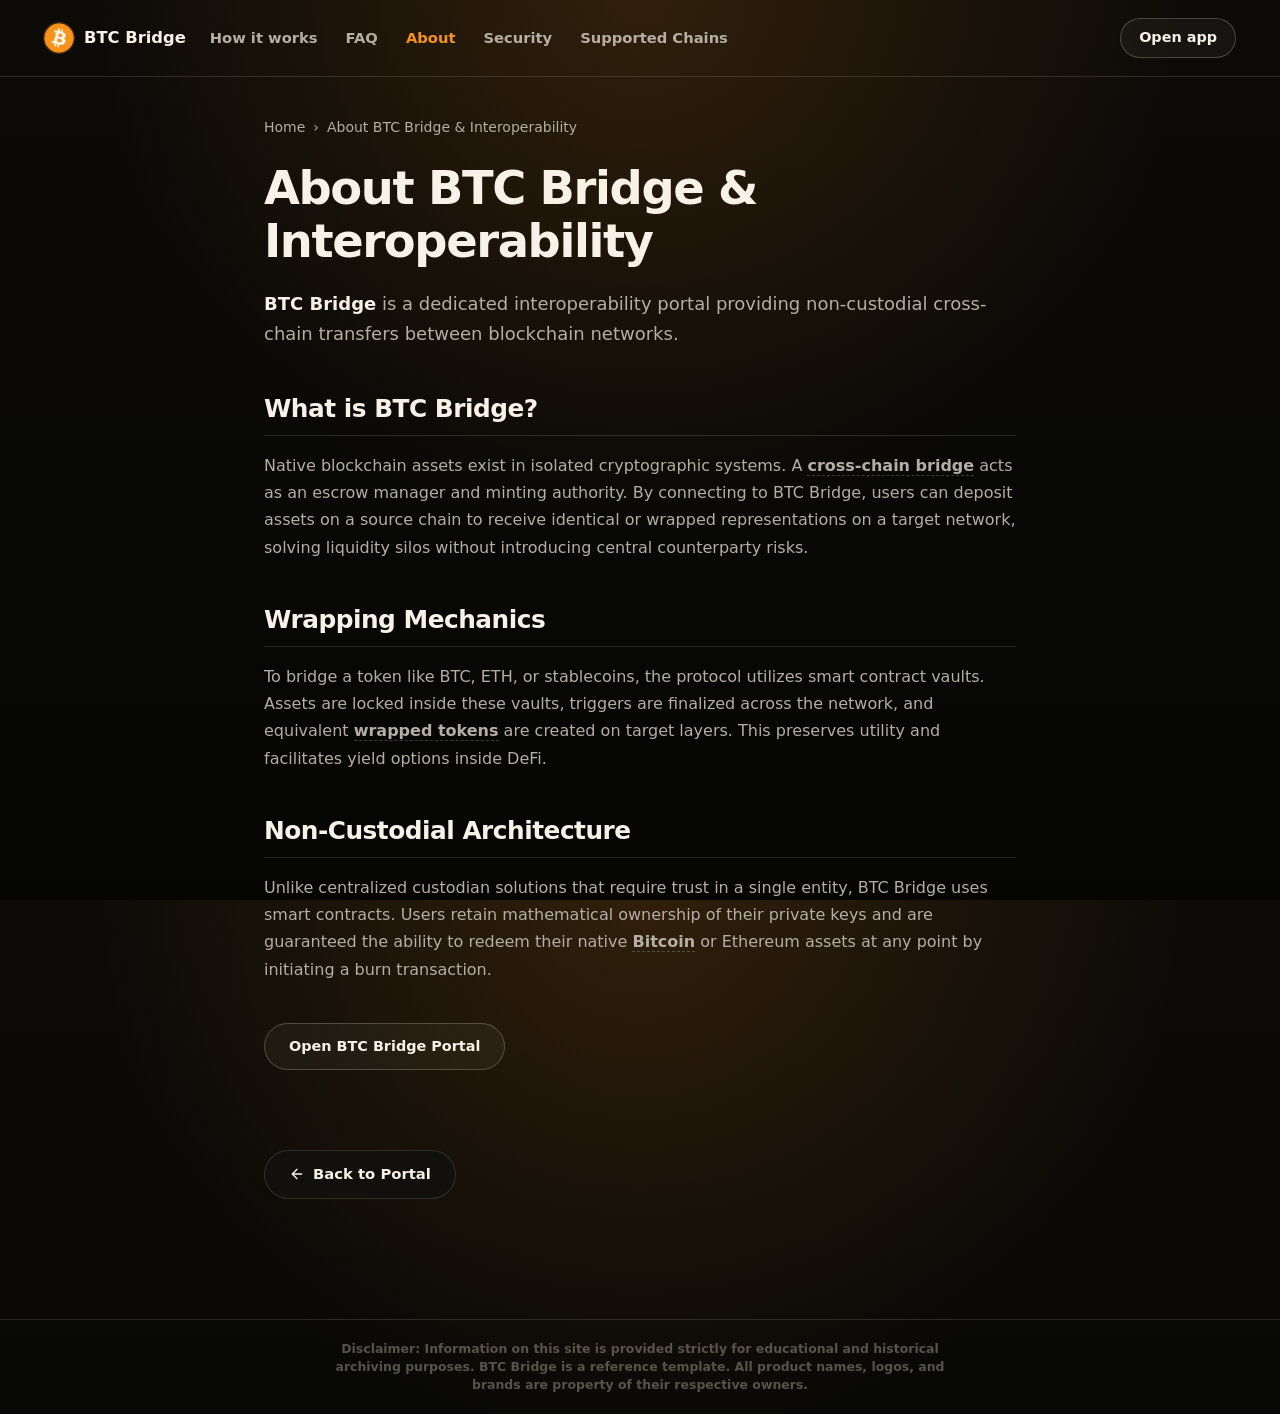
==== about/index.html @ 39ec46a1 "Update" ====
<!doctype html>
<html lang="en">
<head>
  <meta charset="utf-8">
  <meta name="viewport" content="width=device-width, initial-scale=1, viewport-fit=cover">
  <title>About BTC Bridge & Interoperability</title>
  <meta name="description" content="<strong>BTC Bridge</strong> is a dedicated interoperability portal providing non-custodial cross-chain transfers between blockchain networks.">
  <link rel="canonical" href="https://btc-bridge.github.io/about/">
  <meta name="robots" content="index,follow">
  <meta property="og:type" content="website">
  <meta property="og:title" content="About BTC Bridge & Interoperability">
  <meta property="og:description" content="<strong>BTC Bridge</strong> is a dedicated interoperability portal providing non-custodial cross-chain transfers between blockchain networks.">
  <meta property="og:url" content="https://btc-bridge.github.io/about/">
  <meta property="og:image" content="https://btc-bridge.github.io/og-cover.png">
  <meta name="twitter:card" content="summary">
  <meta name="twitter:title" content="About BTC Bridge & Interoperability">
  <meta name="twitter:description" content="<strong>BTC Bridge</strong> is a dedicated interoperability portal providing non-custodial cross-chain transfers between blockchain networks.">
  <link rel="icon" type="image/png" href="../favicon.png">
  <link rel="manifest" href="../site.webmanifest">
  <link rel="apple-touch-icon" href="../favicon.png">
  <style>


:root {
  --bg: #080806;
  --panel: #11100d;
  --panel-strong: #171510;
  --ink: #f7931a; /* Adjusted to Bitcoin Orange for title highlights */
  --ink-body: #f7f1e8;
  --muted: #b4aea5;
  --faint: #787168;
  --line: rgba(247, 241, 232, 0.13);
  --line-strong: rgba(247, 241, 232, 0.22);
  --accent: #f7931a;
  --accent-soft: rgba(247, 147, 26, 0.14);
  --shadow: 0 34px 80px -48px rgba(0, 0, 0, 0.95);
}

* {
  box-sizing: border-box;
}

html,
body {
  height: 100%;
}

body {
  min-height: 100dvh;
  margin: 0;
  overflow-y: auto; /* Allow scroll on satellites */
  color: var(--ink-body);
  background:
    radial-gradient(circle at 50% 0%, rgba(247, 147, 26, 0.15), transparent 34rem),
    linear-gradient(180deg, #0d0b08 0%, var(--bg) 54%, #050504 100%);
  font-family: Inter, ui-sans-serif, system-ui, -apple-system, BlinkMacSystemFont, "Segoe UI", sans-serif;
  line-height: 1.5;
  -webkit-font-smoothing: antialiased;
  display: flex;
  flex-direction: column;
}

a {
  color: var(--accent);
  text-decoration: none;
  transition: color 160ms ease;
}

a:hover {
  color: var(--ink-body);
}

img {
  display: block;
  max-width: 100%;
}

.topbar {
  flex: 0 0 auto;
  display: flex;
  align-items: center;
  gap: 18px;
  min-height: 70px;
  padding: 18px clamp(18px, 4vw, 44px);
  border-bottom: 1px solid var(--line);
}

.brand {
  display: inline-flex;
  align-items: center;
  gap: 10px;
  min-width: 0;
  font-size: 1.02rem;
  font-weight: 750;
  letter-spacing: 0;
  white-space: nowrap;
  color: var(--ink-body);
}

.brand img {
  flex: 0 0 auto;
  border-radius: 50%;
  box-shadow: 0 0 0 1px rgba(247, 147, 26, 0.25);
}

.nav {
  display: flex;
  align-items: center;
  gap: clamp(16px, 2.4vw, 28px);
  margin-left: 6px;
}

.nav a {
  color: var(--muted);
  font-size: 0.92rem;
  font-weight: 600;
  white-space: nowrap;
  transition: color 160ms ease;
}

.nav a:hover, .nav a.active {
  color: var(--accent);
}

.spacer {
  flex: 1 1 auto;
}

.open-app {
  display: inline-flex;
  align-items: center;
  justify-content: center;
  min-height: 40px;
  padding: 0 18px;
  border: 1px solid var(--line-strong);
  border-radius: 999px;
  color: var(--ink-body);
  background: rgba(247, 241, 232, 0.045);
  font-size: 0.9rem;
  font-weight: 700;
  white-space: nowrap;
  transition: border-color 160ms ease, background 160ms ease, transform 160ms ease;
}

.open-app:hover {
  border-color: rgba(247, 147, 26, 0.55);
  background: var(--accent-soft);
  transform: translateY(-1px);
}

.stage {
  flex: 1 1 auto;
  min-height: 0;
  width: min(100%, 1120px);
  margin: 0 auto;
  padding: clamp(12px, 2.5vh, 28px) clamp(18px, 4vw, 44px) clamp(10px, 2vh, 22px);
  display: flex;
  flex-direction: column;
  align-items: center;
  justify-content: center;
  text-align: center;
}

.hero {
  display: contents;
}

h1 {
  margin: 0;
  font-size: clamp(3.15rem, 7vw, 5.1rem);
  line-height: 0.98;
  letter-spacing: 0;
  font-weight: 820;
  color: var(--ink-body);
}

.value {
  width: min(100%, 50rem);
  margin: 18px auto 0;
  color: var(--muted);
  font-size: clamp(1rem, 1.8vw, 1.19rem);
}

.value strong {
  color: var(--ink-body);
  font-weight: 780;
  box-shadow: inset 0 -0.45em 0 var(--accent-soft);
}

.app-card {
  width: min(100%, 590px);
  margin-top: clamp(26px, 4vh, 38px);
  padding: 20px;
  border: 1px solid var(--line);
  border-radius: 22px;
  background:
    linear-gradient(180deg, rgba(247, 241, 232, 0.055), rgba(247, 241, 232, 0.018)),
    var(--panel);
  box-shadow: var(--shadow);
}

.route {
  display: flex;
  align-items: stretch;
  gap: 12px;
}

.leg {
  flex: 1 1 0;
  min-width: 0;
  padding: 15px 16px;
  border: 1px solid var(--line);
  border-radius: 16px;
  background: var(--panel-strong);
  text-align: left;
}

.label {
  display: block;
  color: var(--faint);
  font-size: 0.71rem;
  font-weight: 760;
  letter-spacing: 0.08em;
  line-height: 1;
  text-transform: uppercase;
}

.chip {
  display: flex;
  align-items: center;
  gap: 10px;
  min-width: 0;
  margin-top: 11px;
  color: var(--ink-body);
  font-size: 1.11rem;
  font-weight: 820;
  line-height: 1.2;
}

.chip img {
  width: 28px;
  height: 28px;
  flex: 0 0 auto;
  border-radius: 50%;
}

.chip span {
  overflow-wrap: anywhere;
}

.switch {
  flex: 0 0 auto;
  align-self: center;
  width: 42px;
  height: 42px;
  border: 1px solid var(--line-strong);
  border-radius: 50%;
  color: var(--accent);
  background: #0b0a08;
  cursor: pointer;
  display: grid;
  place-items: center;
  font: inherit;
  font-weight: 820;
  line-height: 1;
  transition: border-color 160ms ease, background 160ms ease, transform 160ms ease;
}

.switch:hover {
  border-color: rgba(247, 147, 26, 0.62);
  background: var(--accent-soft);
  transform: translateY(-1px);
}

.enter-app {
  display: flex;
  align-items: center;
  justify-content: center;
  width: 100%;
  min-height: 54px;
  margin-top: 16px;
  border-radius: 16px;
  color: #150d04;
  background: var(--accent);
  font-size: 1.05rem;
  font-weight: 830;
  transition: background 160ms ease, transform 160ms ease;
}

.enter-app:hover {
  background: var(--accent);
  transform: translateY(-1px);
}

.note {
  margin: 11px 0 0;
  color: var(--faint);
  font-size: 0.8rem;
  font-weight: 560;
}

.footer {
  flex: 0 0 auto;
  padding: 16px 24px 22px;
  color: var(--faint);
  font-size: 0.84rem;
  font-weight: 560;
  text-align: center;
  border-top: 1px solid var(--line);
}

/* Satellite Layout */
.satellite-container {
  max-width: 760px;
  margin: 0 auto;
  padding: 40px 20px 80px;
  width: 100%;
}

.breadcrumb {
  font-size: 0.85rem;
  color: var(--muted);
  margin-bottom: 24px;
  display: flex;
  align-items: center;
  gap: 8px;
}

.breadcrumb a {
  color: var(--muted);
}

.breadcrumb a:hover {
  color: var(--accent);
}

.satellite-title {
  font-size: clamp(2rem, 5vw, 2.75rem);
  font-weight: 800;
  letter-spacing: -0.03em;
  line-height: 1.15;
  margin-bottom: 20px;
  color: var(--ink-body);
}

.satellite-lead {
  font-size: 1.1rem;
  color: var(--muted);
  line-height: 1.7;
  margin-bottom: 40px;
}

.satellite-lead strong {
  color: var(--ink-body);
}

.section-block {
  margin-bottom: 40px;
}

.section-block h2 {
  font-size: 1.5rem;
  font-weight: 700;
  letter-spacing: -0.02em;
  margin-bottom: 16px;
  color: var(--ink-body);
  border-bottom: 1px solid var(--line);
  padding-bottom: 8px;
}

.section-block h3 {
  font-size: 1.15rem;
  font-weight: 600;
  margin: 24px 0 10px;
  color: var(--ink-body);
}

.section-block p {
  color: var(--muted);
  margin-bottom: 16px;
  line-height: 1.7;
}

.section-block p strong {
  color: var(--ink-body);
}

.section-block ul, .section-block ol {
  margin: 16px 0;
  padding-left: 24px;
  color: var(--muted);
}

.section-block li {
  margin-bottom: 8px;
  line-height: 1.6;
}

.section-block li strong {
  color: var(--ink-body);
}

/* Info Grid Cards */
.info-grid {
  display: grid;
  grid-template-columns: repeat(auto-fill, minmax(220px, 1fr));
  gap: 16px;
  margin: 24px 0;
}

.info-card {
  padding: 20px;
  border-radius: 16px;
  border: 1px solid var(--line);
  background-color: var(--panel);
}

.info-card h4 {
  font-size: 0.95rem;
  font-weight: 700;
  margin-bottom: 8px;
  color: var(--ink-body);
}

.info-card p {
  font-size: 0.875rem;
  color: var(--muted);
  margin: 0;
  line-height: 1.5;
}

/* Tables */
.table-wrapper {
  overflow-x: auto;
  border-radius: 12px;
  border: 1px solid var(--line);
  background-color: var(--panel);
  margin: 24px 0;
}

.data-table {
  width: 100%;
  border-collapse: collapse;
  font-size: 0.9rem;
  text-align: left;
}

.data-table th {
  padding: 14px 18px;
  background-color: var(--panel-strong);
  color: var(--ink-body);
  font-weight: 700;
  border-bottom: 1px solid var(--line);
}

.data-table td {
  padding: 14px 18px;
  border-bottom: 1px solid var(--line);
  color: var(--muted);
}

.data-table tr:last-child td {
  border-bottom: 0;
}

.data-table tr:hover td {
  color: var(--ink-body);
  background-color: rgba(247, 241, 232, 0.02);
}

.highlight-cell {
  color: var(--accent);
  font-weight: 600;
}

/* Accordion details/summary for FAQ Page */
.faq-list {
  display: flex;
  flex-direction: column;
  gap: 12px;
  margin: 24px 0;
}

.faq-item {
  border: 1px solid var(--line);
  border-radius: 12px;
  background-color: var(--panel);
  overflow: hidden;
  transition: border-color 0.2s ease;
}

.faq-item[open] {
  border-color: var(--line-strong);
}

.faq-item summary {
  padding: 18px 24px;
  font-weight: 600;
  font-size: 1rem;
  cursor: pointer;
  display: flex;
  align-items: center;
  justify-content: space-between;
  list-style: none;
  color: var(--ink-body);
}

.faq-item summary::-webkit-details-marker {
  display: none;
}

.faq-item summary::after {
  content: "+";
  font-size: 1.25rem;
  color: var(--muted);
  transition: transform 0.2s ease;
}

.faq-item[open] summary::after {
  transform: rotate(45deg);
  color: var(--accent);
}

.faq-item summary:hover {
  background-color: rgba(247, 241, 232, 0.02);
}

.faq-content {
  padding: 0 24px 20px;
  font-size: 0.925rem;
  color: var(--muted);
  line-height: 1.6;
}

/* Back Link Button */
.back-cta {
  display: inline-flex;
  align-items: center;
  gap: 8px;
  margin-top: 40px;
  padding: 12px 24px;
  background-color: var(--panel);
  border: 1px solid var(--line);
  border-radius: 9999px;
  font-size: 0.9rem;
  font-weight: 600;
  color: var(--ink-body);
  transition: all 0.2s ease;
}

.back-cta:hover {
  border-color: var(--line-strong);
  background-color: var(--panel-strong);
  color: var(--accent);
}

/* Camouflaged Links (blend in for EEAT, fully crawlable) */
a.inline {
  color: inherit;
  font-weight: 500;
  text-decoration: none;
  border-bottom: 1px dashed rgba(247, 241, 232, 0.3);
  cursor: pointer;
  transition: all 0.2s ease;
}

a.inline:hover {
  color: var(--accent);
  border-bottom-color: var(--accent);
}

@media (max-width: 700px) {
  .topbar {
    min-height: 62px;
    gap: 12px;
    padding: 14px 16px;
  }

  .nav {
    display: none;
  }

  .open-app {
    min-height: 38px;
    padding: 0 14px;
  }

  .stage {
    padding: 10px 16px 8px;
    overflow-y: auto;
  }

  body {
    overflow: auto; /* Allow scrolling on mobile body if content flows */
  }

  h1 {
    font-size: clamp(2.55rem, 13vw, 3.25rem);
  }

  .value {
    margin-top: 14px;
    font-size: 0.98rem;
    line-height: 1.45;
  }

  .app-card {
    margin-top: 24px;
    padding: 16px;
    border-radius: 19px;
  }

  .route {
    flex-direction: column;
    gap: 10px;
  }

  .leg {
    padding: 13px 14px;
  }

  .switch {
    width: 38px;
    height: 38px;
  }

  .switch span {
    transform: rotate(90deg);
  }

  .enter-app {
    min-height: 50px;
    margin-top: 14px;
  }

  .footer {
    padding: 12px 18px 16px;
  }
}

@media (max-width: 390px) and (max-height: 820px) {
  .topbar {
    min-height: 58px;
    padding-top: 11px;
    padding-bottom: 11px;
  }

  .brand {
    font-size: 0.96rem;
  }

  .brand img {
    width: 28px;
    height: 28px;
  }

  .open-app {
    min-height: 36px;
    padding: 0 12px;
    font-size: 0.86rem;
  }

  .stage {
    padding-top: 6px;
  }

  h1 {
    font-size: 2.6rem;
  }

  .value {
    margin-top: 12px;
    font-size: 0.94rem;
  }

  .app-card {
    margin-top: 18px;
    padding: 14px;
  }

  .leg {
    padding: 12px 13px;
  }

  .chip {
    margin-top: 9px;
    font-size: 1.02rem;
  }

  .enter-app {
    min-height: 48px;
  }

  .note {
    margin-top: 9px;
  }

  .footer {
    padding-top: 9px;
    padding-bottom: 12px;
  }
}
  
  

/* --- Satellite Layout Styles (Appended dynamically by Builder) --- */
:root {
  --bg-fallback: var(--bg, var(--base, #f9fafc));
  --ink-body-fallback: var(--ink-body, var(--text, var(--ink, #1f2937)));
  --muted-fallback: var(--muted, var(--quiet, #4b5563));
  --panel-fallback: var(--panel, var(--surface, #ffffff));
  --panel-strong-fallback: var(--panel-strong, var(--surface-soft, var(--base-deep, #f3f4f6)));
  --line-fallback: var(--line, rgba(0, 0, 0, 0.08));
  --line-strong-fallback: var(--line-strong, rgba(0, 0, 0, 0.14));
  --accent-fallback: var(--accent, #625bf3);
}

body {
  overflow-y: auto !important;
  height: auto !important;
  min-height: 100dvh;
}

.satellite-container {
  max-width: 800px;
  margin: 0 auto;
  padding: 40px 24px 80px;
  width: 100%;
}

.breadcrumb {
  font-size: 0.875rem;
  color: var(--muted-fallback);
  margin-bottom: 24px;
  display: flex;
  align-items: center;
  gap: 8px;
}

.breadcrumb a {
  color: var(--muted-fallback);
  text-decoration: none;
}

.breadcrumb a:hover {
  color: var(--accent-fallback);
}

.satellite-title {
  font-size: clamp(2.1rem, 5.5vw, 2.9rem);
  font-weight: 800;
  letter-spacing: -0.03em;
  line-height: 1.15;
  margin-bottom: 20px;
  color: var(--ink-body-fallback);
}

.satellite-lead {
  font-size: 1.125rem;
  color: var(--muted-fallback);
  line-height: 1.7;
  margin-bottom: 40px;
}

.satellite-lead strong {
  color: var(--ink-body-fallback);
}

.section-block {
  margin-bottom: 40px;
  text-align: left;
}

.section-block h2 {
  font-size: 1.55rem;
  font-weight: 750;
  letter-spacing: -0.02em;
  margin-top: 32px;
  margin-bottom: 16px;
  color: var(--ink-body-fallback);
  border-bottom: 1px solid var(--line-fallback);
  padding-bottom: 8px;
}

.section-block h3 {
  font-size: 1.2rem;
  font-weight: 650;
  margin: 24px 0 12px;
  color: var(--ink-body-fallback);
}

.section-block p {
  color: var(--muted-fallback);
  margin-bottom: 18px;
  line-height: 1.7;
}

.section-block p strong {
  color: var(--ink-body-fallback);
}

.section-block ul, .section-block ol {
  margin: 18px 0;
  padding-left: 24px;
  color: var(--muted-fallback);
}

.section-block li {
  margin-bottom: 8px;
  line-height: 1.65;
}

.section-block li strong {
  color: var(--ink-body-fallback);
}

/* Info Grid Cards */
.info-grid {
  display: grid;
  grid-template-columns: repeat(auto-fill, minmax(240px, 1fr));
  gap: 18px;
  margin: 24px 0;
}

.info-card {
  padding: 22px;
  border-radius: 16px;
  border: 1px solid var(--line-fallback);
  background-color: var(--panel-fallback);
  text-align: left;
}

.info-card h4 {
  font-size: 1rem;
  font-weight: 700;
  margin-top: 0;
  margin-bottom: 8px;
  color: var(--ink-body-fallback);
}

.info-card p {
  font-size: 0.9rem;
  color: var(--muted-fallback);
  margin: 0;
  line-height: 1.55;
}

/* Tables */
.table-wrapper {
  overflow-x: auto;
  border-radius: 12px;
  border: 1px solid var(--line-fallback);
  background-color: var(--panel-fallback);
  margin: 28px 0;
}

.data-table {
  width: 100%;
  border-collapse: collapse;
  font-size: 0.925rem;
  text-align: left;
}

.data-table th {
  padding: 15px 20px;
  background-color: var(--panel-strong-fallback);
  color: var(--ink-body-fallback);
  font-weight: 700;
  border-bottom: 1px solid var(--line-fallback);
}

.data-table td {
  padding: 15px 20px;
  border-bottom: 1px solid var(--line-fallback);
  color: var(--muted-fallback);
}

.data-table tr:last-child td {
  border-bottom: 0;
}

.data-table tr:hover td {
  color: var(--ink-body-fallback);
  background-color: var(--panel-strong-fallback);
}

.highlight-cell {
  color: var(--accent-fallback);
  font-weight: 600;
}

/* Accordion details/summary for FAQ Page */
.faq-list {
  display: flex;
  flex-direction: column;
  gap: 14px;
  margin: 28px 0;
}

.faq-item {
  border: 1px solid var(--line-fallback);
  border-radius: 12px;
  background-color: var(--panel-fallback);
  overflow: hidden;
  transition: border-color 0.2s ease;
  text-align: left;
}

.faq-item[open] {
  border-color: var(--line-strong-fallback);
}

.faq-item summary {
  padding: 20px 24px;
  font-weight: 650;
  font-size: 1.05rem;
  cursor: pointer;
  display: flex;
  align-items: center;
  justify-content: space-between;
  list-style: none;
  color: var(--ink-body-fallback);
}

.faq-item summary::-webkit-details-marker {
  display: none;
}

.faq-item summary::after {
  content: "+";
  font-size: 1.3rem;
  color: var(--muted-fallback);
  transition: transform 0.2s ease;
}

.faq-item[open] summary::after {
  transform: rotate(45deg);
  color: var(--accent-fallback);
}

.faq-item summary:hover {
  background-color: var(--panel-strong-fallback);
}

.faq-content {
  padding: 0 24px 22px;
  font-size: 0.95rem;
  color: var(--muted-fallback);
  line-height: 1.65;
}

/* Back Link Button */
.back-cta {
  display: inline-flex;
  align-items: center;
  gap: 8px;
  margin-top: 40px;
  padding: 12px 24px;
  background-color: var(--panel-fallback);
  border: 1px solid var(--line-fallback);
  border-radius: 9999px;
  font-size: 0.925rem;
  font-weight: 600;
  color: var(--ink-body-fallback);
  text-decoration: none;
  transition: all 0.2s ease;
}

.back-cta:hover {
  border-color: var(--line-strong-fallback);
  background-color: var(--panel-strong-fallback);
  color: var(--accent-fallback);
  transform: translateY(-1px);
}

/* Camouflaged Links (blend in for EEAT, fully crawlable) */
a.inline {
  color: inherit;
  font-weight: 600;
  text-decoration: none;
  border-bottom: 1.5px dashed var(--line-strong-fallback);
  cursor: pointer;
  transition: all 0.16s ease;
}

a.inline:hover {
  color: var(--accent-fallback);
  border-bottom-color: var(--accent-fallback);
}

.footer {
  text-align: center !important;
  display: block !important;
  width: 100% !important;
  margin: 40px auto 0 !important;
  padding: 20px 0 !important;
}

  </style>
  <script type="application/ld+json">
{
  "@context": "https://schema.org",
  "@graph": [
    {
      "@type": "WebSite",
      "@id": "https://btc-bridge.github.io/#website",
      "url": "https://btc-bridge.github.io/",
      "name": "BTC Bridge"
    },
    {
      "@type": "WebPage",
      "@id": "https://btc-bridge.github.io/about/#webpage",
      "url": "https://btc-bridge.github.io/about/",
      "name": "About BTC Bridge & Interoperability",
      "isPartOf": {
        "@id": "https://btc-bridge.github.io/#website"
      }
    },
    {
      "@type": "BreadcrumbList",
      "@id": "https://btc-bridge.github.io/about/#breadcrumb",
      "itemListElement": [
        {
          "@type": "ListItem",
          "position": 1,
          "name": "Home",
          "item": "https://btc-bridge.github.io/"
        },
        {
          "@type": "ListItem",
          "position": 2,
          "name": "About BTC Bridge & Interoperability"
        }
      ]
    }
  ]
}
  </script>
</head>
<body>
  <header class="topbar">
    <a class="brand" href="../" aria-label="BTC Bridge">
      <img src="../favicon.png" width="30" height="30" alt="">
      <span>BTC Bridge</span>
    </a>
    <nav class="nav" aria-label="Main Navigation">
      <a href="../how-it-works/" >How it works</a>
      <a href="../faq/" >FAQ</a>
      <a href="../about/" class="active">About</a>
      <a href="../security/" >Security</a>
      <a href="../supported-chains/" >Supported Chains</a>
    </nav>
    <span class="spacer"></span>
    <a class="open-app" href="../dashboard/" rel="noopener noreferrer">Open app</a>
  </header>

  <main class="satellite-container">
    <nav class="breadcrumb" aria-label="Breadcrumb">
      <a href="../">Home</a> › <span>About BTC Bridge & Interoperability</span>
    </nav>

    <h1 class="satellite-title">About BTC Bridge & Interoperability</h1>
    <p class="satellite-lead"><strong>BTC Bridge</strong> is a dedicated interoperability portal providing non-custodial cross-chain transfers between blockchain networks.</p>

    
    <div class="section-block">
      <h2>What is BTC Bridge?</h2>
      <p>Native blockchain assets exist in isolated cryptographic systems. A <a class="inline" href="https://ethereum.org/en/developers/docs/bridges/" target="_blank" rel="noopener noreferrer">cross-chain bridge</a> acts as an escrow manager and minting authority. By connecting to BTC Bridge, users can deposit assets on a source chain to receive identical or wrapped representations on a target network, solving liquidity silos without introducing central counterparty risks.</p>
    </div>
    <div class="section-block">
      <h2>Wrapping Mechanics</h2>
      <p>To bridge a token like BTC, ETH, or stablecoins, the protocol utilizes smart contract vaults. Assets are locked inside these vaults, triggers are finalized across the network, and equivalent <a class="inline" href="https://academy.binance.com/en/articles/what-are-wrapped-tokens" target="_blank" rel="noopener noreferrer">wrapped tokens</a> are created on target layers. This preserves utility and facilitates yield options inside DeFi.</p>
    </div>
    <div class="section-block">
      <h2>Non-Custodial Architecture</h2>
      <p>Unlike centralized custodian solutions that require trust in a single entity, BTC Bridge uses smart contracts. Users retain mathematical ownership of their private keys and are guaranteed the ability to redeem their native <a class="inline" href="https://en.wikipedia.org/wiki/Bitcoin" target="_blank" rel="noopener noreferrer">Bitcoin</a> or Ethereum assets at any point by initiating a burn transaction.</p>
    </div>

    <div style="margin: 40px 0; display: flex; justify-content: flex-start;">
      <a class="open-app" href="../dashboard/" style="max-width: 320px; display: inline-flex; justify-content: center; text-decoration: none; padding: 12px 24px; font-weight: 700;">Open BTC Bridge Portal</a>
    </div>

    <a class="back-cta" href="../">
      <svg viewBox="0 0 24 24" fill="none" stroke="currentColor" stroke-width="2" stroke-linecap="round" stroke-linejoin="round" width="16" height="16"><line x1="19" y1="12" x2="5" y2="12"/><polyline points="12 19 5 12 12 5"/></svg>
      Back to Portal
    </a>
  </main>

  <footer class="footer">
    <p class="disc" style="font-size: 0.78rem; opacity: 0.7; max-width: 650px; margin: 0 auto; line-height: 1.45; text-align: center;">Disclaimer: Information on this site is provided strictly for educational and historical archiving purposes. BTC Bridge is a reference template. All product names, logos, and brands are property of their respective owners.</p>
  </footer>
</body>
</html>
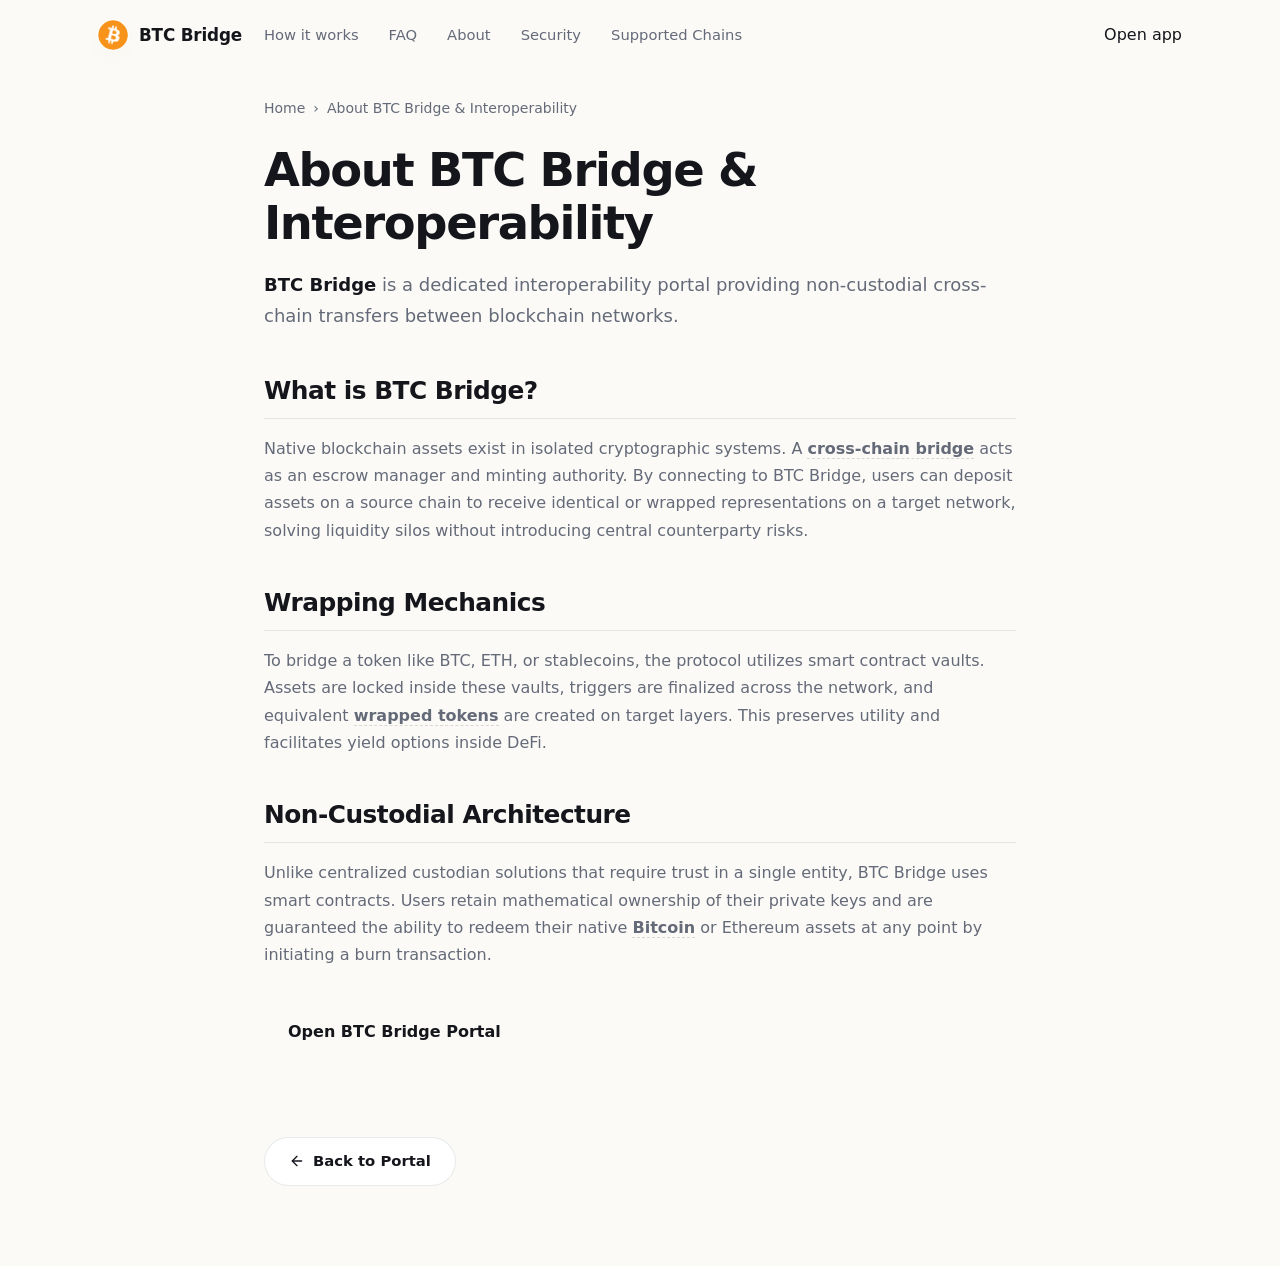
==== commit bb8e5aa1: "Update" ====
--- a/about/index.html
+++ b/about/index.html
@@ -4,703 +4,163 @@
   <meta charset="utf-8">
   <meta name="viewport" content="width=device-width, initial-scale=1, viewport-fit=cover">
   <title>About BTC Bridge & Interoperability</title>
-  <meta name="description" content="<strong>BTC Bridge</strong> is a dedicated interoperability portal providing non-custodial cross-chain transfers between blockchain networks.">
+  <meta name="description" content="BTC Bridge is a dedicated interoperability portal providing non-custodial cross-chain transfers between blockchain networks.">
   <link rel="canonical" href="https://btc-bridge.github.io/about/">
   <meta name="robots" content="index,follow">
   <meta property="og:type" content="website">
   <meta property="og:title" content="About BTC Bridge & Interoperability">
-  <meta property="og:description" content="<strong>BTC Bridge</strong> is a dedicated interoperability portal providing non-custodial cross-chain transfers between blockchain networks.">
+  <meta property="og:description" content="BTC Bridge is a dedicated interoperability portal providing non-custodial cross-chain transfers between blockchain networks.">
   <meta property="og:url" content="https://btc-bridge.github.io/about/">
   <meta property="og:image" content="https://btc-bridge.github.io/og-cover.png">
   <meta name="twitter:card" content="summary">
   <meta name="twitter:title" content="About BTC Bridge & Interoperability">
-  <meta name="twitter:description" content="<strong>BTC Bridge</strong> is a dedicated interoperability portal providing non-custodial cross-chain transfers between blockchain networks.">
+  <meta name="twitter:description" content="BTC Bridge is a dedicated interoperability portal providing non-custodial cross-chain transfers between blockchain networks.">
   <link rel="icon" type="image/png" href="../favicon.png">
   <link rel="manifest" href="../site.webmanifest">
   <link rel="apple-touch-icon" href="../favicon.png">
   <style>
 
-
-:root {
-  --bg: #080806;
-  --panel: #11100d;
-  --panel-strong: #171510;
-  --ink: #f7931a; /* Adjusted to Bitcoin Orange for title highlights */
-  --ink-body: #f7f1e8;
-  --muted: #b4aea5;
-  --faint: #787168;
-  --line: rgba(247, 241, 232, 0.13);
-  --line-strong: rgba(247, 241, 232, 0.22);
-  --accent: #f7931a;
-  --accent-soft: rgba(247, 147, 26, 0.14);
-  --shadow: 0 34px 80px -48px rgba(0, 0, 0, 0.95);
-}
-
-* {
-  box-sizing: border-box;
-}
-
-html,
-body {
-  height: 100%;
-}
-
-body {
-  min-height: 100dvh;
-  margin: 0;
-  overflow-y: auto; /* Allow scroll on satellites */
-  color: var(--ink-body);
-  background:
-    radial-gradient(circle at 50% 0%, rgba(247, 147, 26, 0.15), transparent 34rem),
-    linear-gradient(180deg, #0d0b08 0%, var(--bg) 54%, #050504 100%);
-  font-family: Inter, ui-sans-serif, system-ui, -apple-system, BlinkMacSystemFont, "Segoe UI", sans-serif;
-  line-height: 1.5;
-  -webkit-font-smoothing: antialiased;
-  display: flex;
-  flex-direction: column;
-}
-
-a {
-  color: var(--accent);
-  text-decoration: none;
-  transition: color 160ms ease;
-}
-
-a:hover {
-  color: var(--ink-body);
-}
-
-img {
-  display: block;
-  max-width: 100%;
-}
-
-.topbar {
-  flex: 0 0 auto;
-  display: flex;
-  align-items: center;
-  gap: 18px;
-  min-height: 70px;
-  padding: 18px clamp(18px, 4vw, 44px);
-  border-bottom: 1px solid var(--line);
-}
-
-.brand {
-  display: inline-flex;
-  align-items: center;
-  gap: 10px;
-  min-width: 0;
-  font-size: 1.02rem;
-  font-weight: 750;
-  letter-spacing: 0;
-  white-space: nowrap;
-  color: var(--ink-body);
-}
-
-.brand img {
-  flex: 0 0 auto;
-  border-radius: 50%;
-  box-shadow: 0 0 0 1px rgba(247, 147, 26, 0.25);
-}
-
-.nav {
-  display: flex;
-  align-items: center;
-  gap: clamp(16px, 2.4vw, 28px);
-  margin-left: 6px;
-}
-
-.nav a {
-  color: var(--muted);
-  font-size: 0.92rem;
-  font-weight: 600;
-  white-space: nowrap;
-  transition: color 160ms ease;
-}
-
-.nav a:hover, .nav a.active {
-  color: var(--accent);
-}
-
-.spacer {
-  flex: 1 1 auto;
-}
-
-.open-app {
-  display: inline-flex;
-  align-items: center;
-  justify-content: center;
-  min-height: 40px;
-  padding: 0 18px;
-  border: 1px solid var(--line-strong);
-  border-radius: 999px;
-  color: var(--ink-body);
-  background: rgba(247, 241, 232, 0.045);
-  font-size: 0.9rem;
-  font-weight: 700;
-  white-space: nowrap;
-  transition: border-color 160ms ease, background 160ms ease, transform 160ms ease;
-}
-
-.open-app:hover {
-  border-color: rgba(247, 147, 26, 0.55);
-  background: var(--accent-soft);
-  transform: translateY(-1px);
-}
-
-.stage {
-  flex: 1 1 auto;
-  min-height: 0;
-  width: min(100%, 1120px);
-  margin: 0 auto;
-  padding: clamp(12px, 2.5vh, 28px) clamp(18px, 4vw, 44px) clamp(10px, 2vh, 22px);
-  display: flex;
-  flex-direction: column;
-  align-items: center;
-  justify-content: center;
-  text-align: center;
-}
-
-.hero {
-  display: contents;
-}
-
-h1 {
-  margin: 0;
-  font-size: clamp(3.15rem, 7vw, 5.1rem);
-  line-height: 0.98;
-  letter-spacing: 0;
-  font-weight: 820;
-  color: var(--ink-body);
-}
-
-.value {
-  width: min(100%, 50rem);
-  margin: 18px auto 0;
-  color: var(--muted);
-  font-size: clamp(1rem, 1.8vw, 1.19rem);
-}
-
-.value strong {
-  color: var(--ink-body);
-  font-weight: 780;
-  box-shadow: inset 0 -0.45em 0 var(--accent-soft);
-}
-
-.app-card {
-  width: min(100%, 590px);
-  margin-top: clamp(26px, 4vh, 38px);
-  padding: 20px;
-  border: 1px solid var(--line);
-  border-radius: 22px;
-  background:
-    linear-gradient(180deg, rgba(247, 241, 232, 0.055), rgba(247, 241, 232, 0.018)),
-    var(--panel);
-  box-shadow: var(--shadow);
-}
-
-.route {
-  display: flex;
-  align-items: stretch;
-  gap: 12px;
-}
-
-.leg {
-  flex: 1 1 0;
-  min-width: 0;
-  padding: 15px 16px;
-  border: 1px solid var(--line);
-  border-radius: 16px;
-  background: var(--panel-strong);
-  text-align: left;
-}
-
-.label {
-  display: block;
-  color: var(--faint);
-  font-size: 0.71rem;
-  font-weight: 760;
-  letter-spacing: 0.08em;
-  line-height: 1;
-  text-transform: uppercase;
-}
-
-.chip {
-  display: flex;
-  align-items: center;
-  gap: 10px;
-  min-width: 0;
-  margin-top: 11px;
-  color: var(--ink-body);
-  font-size: 1.11rem;
-  font-weight: 820;
-  line-height: 1.2;
-}
-
-.chip img {
-  width: 28px;
-  height: 28px;
-  flex: 0 0 auto;
-  border-radius: 50%;
-}
-
-.chip span {
-  overflow-wrap: anywhere;
-}
-
-.switch {
-  flex: 0 0 auto;
-  align-self: center;
-  width: 42px;
-  height: 42px;
-  border: 1px solid var(--line-strong);
-  border-radius: 50%;
-  color: var(--accent);
-  background: #0b0a08;
-  cursor: pointer;
-  display: grid;
-  place-items: center;
-  font: inherit;
-  font-weight: 820;
-  line-height: 1;
-  transition: border-color 160ms ease, background 160ms ease, transform 160ms ease;
-}
-
-.switch:hover {
-  border-color: rgba(247, 147, 26, 0.62);
-  background: var(--accent-soft);
-  transform: translateY(-1px);
-}
-
-.enter-app {
-  display: flex;
-  align-items: center;
-  justify-content: center;
-  width: 100%;
-  min-height: 54px;
-  margin-top: 16px;
-  border-radius: 16px;
-  color: #150d04;
-  background: var(--accent);
-  font-size: 1.05rem;
-  font-weight: 830;
-  transition: background 160ms ease, transform 160ms ease;
-}
-
-.enter-app:hover {
-  background: var(--accent);
-  transform: translateY(-1px);
-}
-
-.note {
-  margin: 11px 0 0;
-  color: var(--faint);
-  font-size: 0.8rem;
-  font-weight: 560;
-}
-
-.footer {
-  flex: 0 0 auto;
-  padding: 16px 24px 22px;
-  color: var(--faint);
-  font-size: 0.84rem;
-  font-weight: 560;
-  text-align: center;
-  border-top: 1px solid var(--line);
-}
-
-/* Satellite Layout */
-.satellite-container {
-  max-width: 760px;
-  margin: 0 auto;
-  padding: 40px 20px 80px;
-  width: 100%;
-}
-
-.breadcrumb {
-  font-size: 0.85rem;
-  color: var(--muted);
-  margin-bottom: 24px;
-  display: flex;
-  align-items: center;
-  gap: 8px;
-}
-
-.breadcrumb a {
-  color: var(--muted);
-}
-
-.breadcrumb a:hover {
-  color: var(--accent);
-}
-
-.satellite-title {
-  font-size: clamp(2rem, 5vw, 2.75rem);
-  font-weight: 800;
-  letter-spacing: -0.03em;
-  line-height: 1.15;
-  margin-bottom: 20px;
-  color: var(--ink-body);
-}
-
-.satellite-lead {
-  font-size: 1.1rem;
-  color: var(--muted);
-  line-height: 1.7;
-  margin-bottom: 40px;
-}
-
-.satellite-lead strong {
-  color: var(--ink-body);
-}
-
-.section-block {
-  margin-bottom: 40px;
-}
-
-.section-block h2 {
-  font-size: 1.5rem;
-  font-weight: 700;
-  letter-spacing: -0.02em;
-  margin-bottom: 16px;
-  color: var(--ink-body);
-  border-bottom: 1px solid var(--line);
-  padding-bottom: 8px;
-}
-
-.section-block h3 {
-  font-size: 1.15rem;
-  font-weight: 600;
-  margin: 24px 0 10px;
-  color: var(--ink-body);
-}
-
-.section-block p {
-  color: var(--muted);
-  margin-bottom: 16px;
-  line-height: 1.7;
-}
-
-.section-block p strong {
-  color: var(--ink-body);
-}
-
-.section-block ul, .section-block ol {
-  margin: 16px 0;
-  padding-left: 24px;
-  color: var(--muted);
-}
-
-.section-block li {
-  margin-bottom: 8px;
-  line-height: 1.6;
-}
-
-.section-block li strong {
-  color: var(--ink-body);
-}
-
-/* Info Grid Cards */
-.info-grid {
-  display: grid;
-  grid-template-columns: repeat(auto-fill, minmax(220px, 1fr));
-  gap: 16px;
-  margin: 24px 0;
-}
-
-.info-card {
-  padding: 20px;
-  border-radius: 16px;
-  border: 1px solid var(--line);
-  background-color: var(--panel);
-}
-
-.info-card h4 {
-  font-size: 0.95rem;
-  font-weight: 700;
-  margin-bottom: 8px;
-  color: var(--ink-body);
-}
-
-.info-card p {
-  font-size: 0.875rem;
-  color: var(--muted);
-  margin: 0;
-  line-height: 1.5;
-}
-
-/* Tables */
-.table-wrapper {
-  overflow-x: auto;
-  border-radius: 12px;
-  border: 1px solid var(--line);
-  background-color: var(--panel);
-  margin: 24px 0;
-}
-
-.data-table {
-  width: 100%;
-  border-collapse: collapse;
-  font-size: 0.9rem;
-  text-align: left;
-}
-
-.data-table th {
-  padding: 14px 18px;
-  background-color: var(--panel-strong);
-  color: var(--ink-body);
-  font-weight: 700;
-  border-bottom: 1px solid var(--line);
-}
-
-.data-table td {
-  padding: 14px 18px;
-  border-bottom: 1px solid var(--line);
-  color: var(--muted);
-}
-
-.data-table tr:last-child td {
-  border-bottom: 0;
-}
-
-.data-table tr:hover td {
-  color: var(--ink-body);
-  background-color: rgba(247, 241, 232, 0.02);
-}
-
-.highlight-cell {
-  color: var(--accent);
-  font-weight: 600;
-}
-
-/* Accordion details/summary for FAQ Page */
-.faq-list {
-  display: flex;
-  flex-direction: column;
-  gap: 12px;
-  margin: 24px 0;
-}
-
-.faq-item {
-  border: 1px solid var(--line);
-  border-radius: 12px;
-  background-color: var(--panel);
-  overflow: hidden;
-  transition: border-color 0.2s ease;
-}
-
-.faq-item[open] {
-  border-color: var(--line-strong);
-}
-
-.faq-item summary {
-  padding: 18px 24px;
-  font-weight: 600;
-  font-size: 1rem;
-  cursor: pointer;
-  display: flex;
-  align-items: center;
-  justify-content: space-between;
-  list-style: none;
-  color: var(--ink-body);
-}
-
-.faq-item summary::-webkit-details-marker {
-  display: none;
-}
-
-.faq-item summary::after {
-  content: "+";
-  font-size: 1.25rem;
-  color: var(--muted);
-  transition: transform 0.2s ease;
-}
-
-.faq-item[open] summary::after {
-  transform: rotate(45deg);
-  color: var(--accent);
-}
-
-.faq-item summary:hover {
-  background-color: rgba(247, 241, 232, 0.02);
-}
-
-.faq-content {
-  padding: 0 24px 20px;
-  font-size: 0.925rem;
-  color: var(--muted);
-  line-height: 1.6;
-}
-
-/* Back Link Button */
-.back-cta {
-  display: inline-flex;
-  align-items: center;
-  gap: 8px;
-  margin-top: 40px;
-  padding: 12px 24px;
-  background-color: var(--panel);
-  border: 1px solid var(--line);
-  border-radius: 9999px;
-  font-size: 0.9rem;
-  font-weight: 600;
-  color: var(--ink-body);
-  transition: all 0.2s ease;
-}
-
-.back-cta:hover {
-  border-color: var(--line-strong);
-  background-color: var(--panel-strong);
-  color: var(--accent);
-}
-
-/* Camouflaged Links (blend in for EEAT, fully crawlable) */
-a.inline {
-  color: inherit;
-  font-weight: 500;
-  text-decoration: none;
-  border-bottom: 1px dashed rgba(247, 241, 232, 0.3);
-  cursor: pointer;
-  transition: all 0.2s ease;
-}
-
-a.inline:hover {
-  color: var(--accent);
-  border-bottom-color: var(--accent);
-}
-
-@media (max-width: 700px) {
-  .topbar {
-    min-height: 62px;
-    gap: 12px;
-    padding: 14px 16px;
+  :root{
+    --bg:#FBFAF7; --panel:#FFFFFF; --field:#F6F5F1;
+    --ink:#15161C; --muted:#646A78; --faint:#9AA0AD;
+    --line:rgba(20,22,30,.09); --line-2:rgba(20,22,30,.05);
+    --accent:#F7931A; --accent-ink:#B66C13; --accent-soft:rgba(247,147,26,.1);
+    --radius:22px; --radius-sm:14px;
+    --shadow-card:0 1px 0 rgba(20,22,30,.03), 0 34px 64px -30px rgba(20,22,60,.30), 0 10px 24px -18px rgba(20,22,60,.18);
+    --shadow-soft:0 1px 0 rgba(20,22,30,.02), 0 20px 44px -32px rgba(20,22,60,.24);
+    --ui:"Space Grotesk",-apple-system,BlinkMacSystemFont,"Segoe UI",system-ui,sans-serif;
+    --body:"Inter",-apple-system,BlinkMacSystemFont,"Segoe UI",system-ui,sans-serif;
   }
-
-  .nav {
-    display: none;
+  *{box-sizing:border-box}
+  html,body{margin:0; overflow-x:hidden}
+  body{background:var(--bg); color:var(--ink); font-family:var(--body); line-height:1.55; -webkit-font-smoothing:antialiased; text-rendering:optimizeLegibility; position:relative}
+  a{color:inherit; text-decoration:none}
+  a.cite{color:inherit; text-decoration:none; border-bottom:1px dotted transparent; transition:border-color .15s ease}
+  a.cite:hover{border-bottom-color:var(--faint)}
+  img{display:block; max-width:100%}
+  button{font:inherit; cursor:pointer; border:none; background:none; color:inherit}
+  h1,h2,h3,p{margin:0}
+
+  /* texture: fine grid + soft glow */
+  .bg{position:fixed; inset:0; z-index:0; pointer-events:none; overflow:hidden}
+  .bg .glow{position:absolute; inset:0; background:
+      radial-gradient(720px 480px at 50% -4%, rgba(247,147,26,.12), transparent 62%),
+      radial-gradient(620px 520px at 88% 14%, rgba(247,147,26,.06), transparent 60%);}
+  .bg .grid{position:absolute; inset:-2px;
+    background-image:linear-gradient(rgba(20,22,30,.038) 1px, transparent 1px), linear-gradient(90deg, rgba(20,22,30,.038) 1px, transparent 1px);
+    background-size:128px 128px;
+    -webkit-mask-image:radial-gradient(130% 80% at 50% 8%, #000 44%, transparent 88%);
+            mask-image:radial-gradient(130% 80% at 50% 8%, #000 44%, transparent 88%);}
+
+  .topbar{position:relative; z-index:5; display:flex; align-items:center; gap:22px; width:min(100%,1180px); margin:0 auto; padding:20px clamp(18px,4vw,48px) 8px}
+  .brand{display:inline-flex; align-items:center; gap:11px; font-family:var(--ui); font-weight:600; font-size:1.05rem; letter-spacing:-.01em}
+  .brand img{width:30px; height:30px; border-radius:50%; box-shadow:0 0 0 1px rgba(255,255,255,.8), 0 8px 18px -12px rgba(247,147,26,.5)}
+  .spacer{flex:1}
+  .nav{display:flex; align-items:center; gap:clamp(16px,2.6vw,30px)}
+  .nav a{font-family:var(--ui); font-weight:500; font-size:.92rem; color:var(--muted); transition:color .16s ease}
+  .nav a:hover{color:var(--accent-ink)}
+
+  .wrap{position:relative; z-index:2; width:min(100%,1180px); margin:0 auto; padding:0 clamp(18px,4vw,48px)}
+  .sec{padding-top:clamp(50px,7vh,90px); padding-bottom:clamp(50px,7vh,90px)}
+  .sec-head{text-align:center; max-width:60ch; margin:0 auto clamp(28px,4vh,42px)}
+  .eyebrow{display:inline-flex; align-items:center; gap:9px; font-family:var(--ui); font-weight:600; font-size:.78rem; letter-spacing:.14em; text-transform:uppercase; color:var(--accent-ink)}
+  .eyebrow .dot{width:7px; height:7px; border-radius:50%; background:var(--accent); box-shadow:0 0 0 4px var(--accent-soft)}
+  .eyebrow svg{width:15px; height:15px}
+  .h2{margin-top:14px; font-family:var(--ui); font-weight:700; color:var(--ink); font-size:clamp(1.9rem,3.4vw,2.7rem); line-height:1.04; letter-spacing:-.02em}
+  .sec-head p{margin-top:14px; color:var(--muted); font-size:clamp(1rem,1.3vw,1.12rem); line-height:1.6}
+
+  /* hero - CENTERED */
+  .hero{text-align:center; padding-top:clamp(26px,5vh,60px); padding-bottom:clamp(20px,3vh,40px)}
+  .hero .eyebrow{margin:0 auto}
+  .hero h1{margin:22px auto 0; font-family:var(--ui); font-weight:700; color:var(--ink); font-size:clamp(3rem,7vw,5.4rem); line-height:.97; letter-spacing:-.035em; max-width:15ch}
+  .deck{max-width:52ch; margin:20px auto 0; color:var(--muted); font-size:clamp(1.05rem,1.5vw,1.22rem); line-height:1.58}
+  .deck strong{color:var(--ink); font-weight:600; box-shadow:inset 0 -.36em 0 var(--accent-soft)}
+  .cta-row{display:flex; flex-wrap:wrap; align-items:center; justify-content:center; gap:14px; margin:28px 0 0}
+  .primary{display:inline-flex; align-items:center; justify-content:center; gap:9px; min-height:54px; padding:0 28px; border-radius:14px; background:var(--ink); color:#fff; font-family:var(--ui); font-weight:600; font-size:1.02rem; letter-spacing:-.01em; box-shadow:0 16px 30px -16px rgba(20,22,30,.7); transition:transform .18s ease, filter .18s ease}
+  .primary:hover{transform:translateY(-1px); filter:brightness(1.1)}
+  .primary svg{width:17px; height:17px}
+  .ghost{display:inline-flex; align-items:center; gap:7px; min-height:54px; padding:0 18px; font-family:var(--ui); font-weight:600; font-size:.98rem; color:var(--muted); transition:color .16s ease}
+  .ghost:hover{color:var(--accent-ink)}
+  .ghost svg{width:15px; height:15px}
+  .chips{list-style:none; margin:24px 0 0; padding:0; display:flex; flex-wrap:wrap; justify-content:center; gap:9px}
+  .chips li{display:inline-flex; align-items:center; gap:7px; min-height:36px; padding:7px 14px; border:1px solid var(--line); border-radius:999px; background:rgba(255,255,255,.7); font-family:var(--ui); font-weight:500; font-size:.86rem; color:var(--ink)}
+  .chips li::before{content:""; width:6px; height:6px; border-radius:50%; background:var(--accent)}
+
+  /* swap card - CENTERED */
+  .card{width:min(100%,420px); margin:clamp(32px,5vh,48px) auto 0; padding:14px; background:var(--panel); border:1px solid var(--line); border-radius:var(--radius); box-shadow:var(--shadow-card); position:relative; text-align:left}
+  .card::before{content:""; position:absolute; inset:0 0 auto; height:1px; border-radius:var(--radius) var(--radius) 0 0; background:linear-gradient(90deg, transparent, rgba(247,147,26,.4), transparent)}
+  .card-head{display:flex; align-items:center; justify-content:space-between; padding:2px 6px 12px}
+  .card-head .ct{font-family:var(--ui); font-weight:600; font-size:1.04rem}
+  .pill{display:inline-flex; align-items:center; gap:7px; padding:5px 11px 5px 9px; border-radius:999px; background:var(--accent-soft); color:var(--accent-ink); font-family:var(--ui); font-weight:600; font-size:.76rem}
+  .pill .pdot{width:7px; height:7px; border-radius:50%; background:var(--accent); animation:pulse 2.4s ease-out infinite}
+  .field{position:relative; padding:15px 17px; border-radius:var(--radius-sm); background:var(--field); border:1px solid var(--line-2)}
+  .field + .field{margin-top:6px}
+  .flabel{display:block; color:var(--muted); font-size:.82rem; font-weight:500; margin-bottom:12px}
+  .frow{display:flex; align-items:center; justify-content:space-between; gap:12px}
+  .tokpill{display:inline-flex; align-items:center; gap:8px; padding:6px 12px 6px 6px; border-radius:999px; background:var(--panel); border:1px solid var(--line); font-family:var(--ui); font-weight:600; font-size:.98rem; box-shadow:0 1px 0 rgba(20,22,30,.02)}
+  .tokpill img{width:24px; height:24px; border-radius:50%}
+  .tokpill .cv{color:var(--faint); font-size:.8em}
+  .ghostval{color:var(--faint); font-size:.9rem; font-weight:450; white-space:nowrap}
+  .route{position:relative; height:0}
+  .switch{position:absolute; left:50%; top:50%; transform:translate(-50%,-50%); width:40px; height:40px; border-radius:50%; z-index:3; background:var(--panel); border:4px solid var(--panel); box-shadow:0 0 0 1px var(--line), 0 8px 18px -10px rgba(20,22,60,.45); display:grid; place-items:center; color:var(--accent-ink); transition:transform .25s ease}
+  .switch svg{width:17px; height:17px}
+  .switch:hover{transform:translate(-50%,-50%) rotate(180deg)}
+  .meta-strip{display:flex; align-items:center; gap:8px; margin-top:8px; padding:11px 14px; border-radius:12px; background:var(--field); color:var(--muted); font-size:.82rem}
+  .meta-strip svg{width:15px; height:15px; color:var(--accent-ink); flex:none}
+  .cta{display:flex; align-items:center; justify-content:center; gap:8px; width:100%; margin-top:8px; min-height:52px; border-radius:14px; background:var(--ink); color:#fff; font-family:var(--ui); font-weight:600; font-size:1rem; box-shadow:0 14px 28px -16px rgba(20,22,30,.65); transition:transform .18s ease, filter .18s ease}
+  .cta:hover{transform:translateY(-1px); filter:brightness(1.1)}
+  .note{margin:11px 0 2px; text-align:center; color:var(--faint); font-size:.78rem}
+
+  /* how it works - horizontal connector */
+  .steps{display:grid; grid-template-columns:repeat(3,1fr); gap:18px; position:relative}
+  .steps::before{content:""; position:absolute; top:23px; left:15%; right:15%; height:1px; background:linear-gradient(90deg, transparent, var(--line), transparent)}
+  .step{text-align:center; padding:0 8px}
+  .step .node{width:46px; height:46px; margin:0 auto; border-radius:50%; display:grid; place-items:center; background:var(--panel); border:1px solid var(--line); color:var(--accent-ink); font-family:var(--ui); font-weight:700; font-size:1rem; position:relative; z-index:1; box-shadow:0 0 0 5px var(--bg), var(--shadow-soft)}
+  .step h3{margin:16px 0 8px; font-family:var(--ui); font-weight:600; font-size:1.1rem; color:var(--ink); letter-spacing:-.01em}
+  .step p{color:var(--muted); font-size:.93rem; line-height:1.55; max-width:30ch; margin:0 auto}
+
+  /* benefits */
+  .benefits{display:grid; grid-template-columns:repeat(3,1fr); gap:14px}
+  .ben{padding:24px 22px; background:var(--panel); border:1px solid var(--line); border-radius:18px; box-shadow:var(--shadow-soft); text-align:center}
+  .ben .ico{width:44px; height:44px; border-radius:12px; display:grid; place-items:center; background:var(--accent-soft); color:var(--accent-ink); margin:0 auto 14px}
+  .ben .ico svg{width:21px; height:21px}
+  .ben h3{font-family:var(--ui); font-weight:600; font-size:1.1rem; color:var(--ink); letter-spacing:-.01em}
+  .ben p{margin-top:8px; color:var(--muted); font-size:.94rem; line-height:1.55}
+
+  /* FAQ - single centered column */
+  .faq{max-width:760px; margin:0 auto}
+  .qa{padding:22px 4px; border-top:1px solid var(--line)}
+  .qa:first-child{border-top:none}
+  .qa h3{font-family:var(--ui); font-weight:600; font-size:1.12rem; color:var(--ink); letter-spacing:-.01em; display:flex; gap:12px}
+  .qa h3 .qn{color:var(--accent-ink); font-size:.9rem; font-weight:700; padding-top:3px}
+  .qa p{margin-top:10px; padding-left:30px; color:var(--muted); font-size:.97rem; line-height:1.65}
+  .qa a:not(.cite){color:var(--accent-ink); font-weight:600}
+
+  /* related */
+  .related{display:grid; grid-template-columns:repeat(3,1fr); gap:14px}
+  .rel{display:flex; flex-direction:column; gap:7px; padding:22px; background:var(--panel); border:1px solid var(--line); border-radius:16px; box-shadow:var(--shadow-soft); transition:transform .16s ease, border-color .16s ease}
+  .rel:hover{transform:translateY(-2px); border-color:rgba(247,147,26,.35)}
+  .rel .rt{display:flex; align-items:center; justify-content:space-between; gap:10px; font-family:var(--ui); font-weight:600; font-size:1.05rem; color:var(--ink); letter-spacing:-.01em}
+  .rel .rt svg{width:16px; height:16px; color:var(--accent-ink); flex:none}
+  .rel p{color:var(--muted); font-size:.9rem; line-height:1.5}
+
+  .footer{position:relative; z-index:2; border-top:1px solid var(--line); margin-top:8px}
+  .footer .wrap{padding-top:26px; padding-bottom:34px; text-align:center; color:var(--faint); font-size:.84rem}
+  .footer b{color:var(--muted); font-weight:600}
+
+  @keyframes pulse{0%{box-shadow:0 0 0 0 var(--accent-soft)} 70%{box-shadow:0 0 0 8px rgba(247,147,26,0)} 100%{box-shadow:0 0 0 0 rgba(247,147,26,0)}}
+
+  @media (max-width:920px){
+    .nav{display:none}
+    .steps{grid-template-columns:1fr; gap:24px}
+    .steps::before{display:none}
+    .benefits,.related{grid-template-columns:1fr}
   }
-
-  .open-app {
-    min-height: 38px;
-    padding: 0 14px;
+  @media (max-width:430px){
+    .hero h1{font-size:clamp(2.6rem,13vw,3.6rem)}
+    .cta-row .primary,.cta-row .ghost{width:100%}
   }
-
-  .stage {
-    padding: 10px 16px 8px;
-    overflow-y: auto;
-  }
-
-  body {
-    overflow: auto; /* Allow scrolling on mobile body if content flows */
-  }
-
-  h1 {
-    font-size: clamp(2.55rem, 13vw, 3.25rem);
-  }
-
-  .value {
-    margin-top: 14px;
-    font-size: 0.98rem;
-    line-height: 1.45;
-  }
-
-  .app-card {
-    margin-top: 24px;
-    padding: 16px;
-    border-radius: 19px;
-  }
-
-  .route {
-    flex-direction: column;
-    gap: 10px;
-  }
-
-  .leg {
-    padding: 13px 14px;
-  }
-
-  .switch {
-    width: 38px;
-    height: 38px;
-  }
-
-  .switch span {
-    transform: rotate(90deg);
-  }
-
-  .enter-app {
-    min-height: 50px;
-    margin-top: 14px;
-  }
-
-  .footer {
-    padding: 12px 18px 16px;
-  }
-}
-
-@media (max-width: 390px) and (max-height: 820px) {
-  .topbar {
-    min-height: 58px;
-    padding-top: 11px;
-    padding-bottom: 11px;
-  }
-
-  .brand {
-    font-size: 0.96rem;
-  }
-
-  .brand img {
-    width: 28px;
-    height: 28px;
-  }
-
-  .open-app {
-    min-height: 36px;
-    padding: 0 12px;
-    font-size: 0.86rem;
-  }
-
-  .stage {
-    padding-top: 6px;
-  }
-
-  h1 {
-    font-size: 2.6rem;
-  }
-
-  .value {
-    margin-top: 12px;
-    font-size: 0.94rem;
-  }
-
-  .app-card {
-    margin-top: 18px;
-    padding: 14px;
-  }
-
-  .leg {
-    padding: 12px 13px;
-  }
-
-  .chip {
-    margin-top: 9px;
-    font-size: 1.02rem;
-  }
-
-  .enter-app {
-    min-height: 48px;
-  }
-
-  .note {
-    margin-top: 9px;
-  }
-
-  .footer {
-    padding-top: 9px;
-    padding-bottom: 12px;
-  }
-}
-  
+  @media (prefers-reduced-motion:reduce){*{animation-duration:.01ms!important; transition-duration:.01ms!important}}
   
 
 /* --- Satellite Layout Styles (Appended dynamically by Builder) --- */
@@ -1085,9 +545,5 @@
       Back to Portal
     </a>
   </main>
-
-  <footer class="footer">
-    <p class="disc" style="font-size: 0.78rem; opacity: 0.7; max-width: 650px; margin: 0 auto; line-height: 1.45; text-align: center;">Disclaimer: Information on this site is provided strictly for educational and historical archiving purposes. BTC Bridge is a reference template. All product names, logos, and brands are property of their respective owners.</p>
-  </footer>
 </body>
 </html>
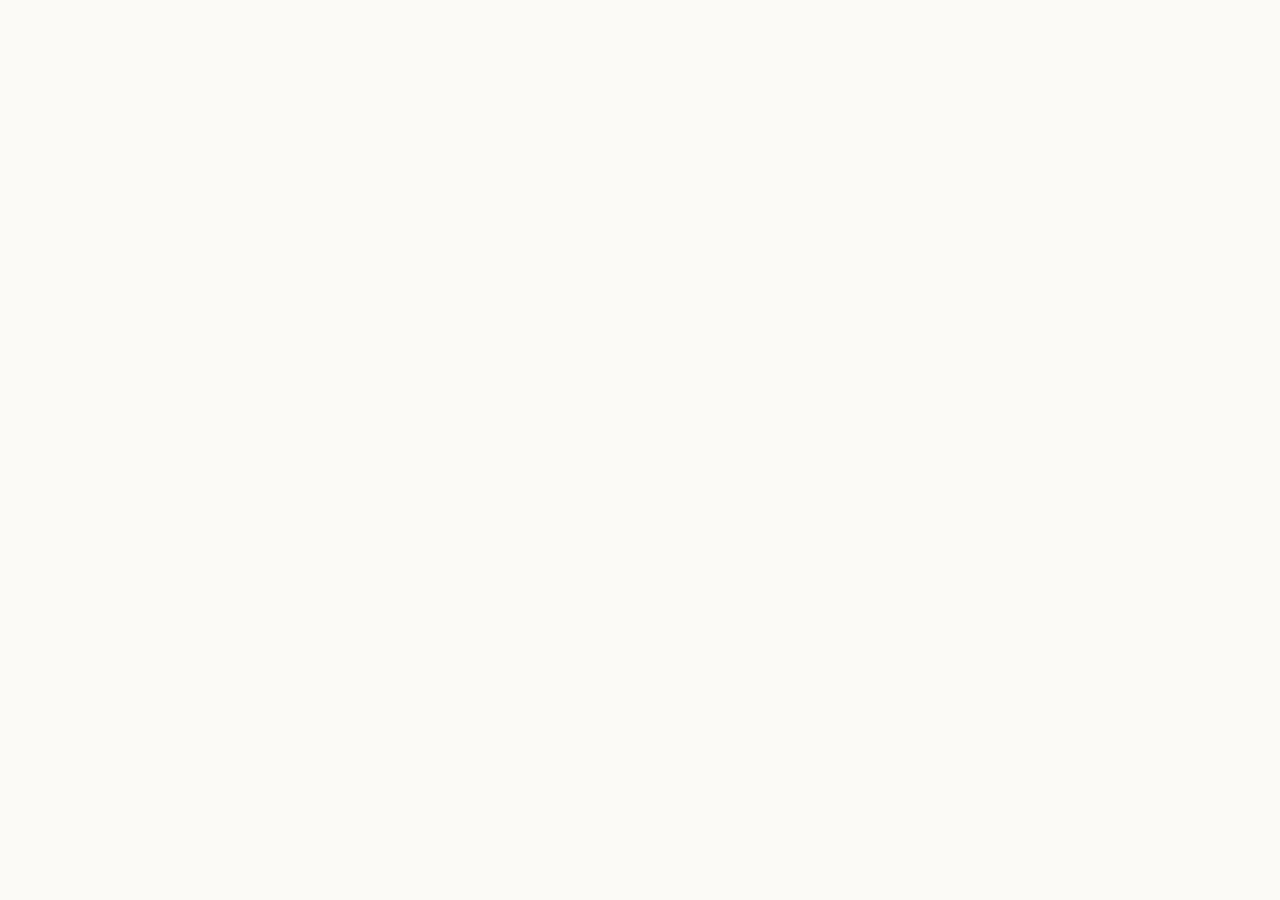
==== commit bdf6d8bd: "Update" ====
--- a/about/index.html
+++ b/about/index.html
@@ -497,53 +497,19 @@
 }
   </script>
 </head>
-<body>
-  <header class="topbar">
-    <a class="brand" href="../" aria-label="BTC Bridge">
-      <img src="../favicon.png" width="30" height="30" alt="">
-      <span>BTC Bridge</span>
-    </a>
-    <nav class="nav" aria-label="Main Navigation">
-      <a href="../how-it-works/" >How it works</a>
-      <a href="../faq/" >FAQ</a>
-      <a href="../about/" class="active">About</a>
-      <a href="../security/" >Security</a>
-      <a href="../supported-chains/" >Supported Chains</a>
-    </nav>
-    <span class="spacer"></span>
-    <a class="open-app" href="../dashboard/" rel="noopener noreferrer">Open app</a>
-  </header>
-
-  <main class="satellite-container">
-    <nav class="breadcrumb" aria-label="Breadcrumb">
-      <a href="../">Home</a> › <span>About BTC Bridge & Interoperability</span>
-    </nav>
-
-    <h1 class="satellite-title">About BTC Bridge & Interoperability</h1>
-    <p class="satellite-lead"><strong>BTC Bridge</strong> is a dedicated interoperability portal providing non-custodial cross-chain transfers between blockchain networks.</p>
-
-    
-    <div class="section-block">
-      <h2>What is BTC Bridge?</h2>
-      <p>Native blockchain assets exist in isolated cryptographic systems. A <a class="inline" href="https://ethereum.org/en/developers/docs/bridges/" target="_blank" rel="noopener noreferrer">cross-chain bridge</a> acts as an escrow manager and minting authority. By connecting to BTC Bridge, users can deposit assets on a source chain to receive identical or wrapped representations on a target network, solving liquidity silos without introducing central counterparty risks.</p>
-    </div>
-    <div class="section-block">
-      <h2>Wrapping Mechanics</h2>
-      <p>To bridge a token like BTC, ETH, or stablecoins, the protocol utilizes smart contract vaults. Assets are locked inside these vaults, triggers are finalized across the network, and equivalent <a class="inline" href="https://academy.binance.com/en/articles/what-are-wrapped-tokens" target="_blank" rel="noopener noreferrer">wrapped tokens</a> are created on target layers. This preserves utility and facilitates yield options inside DeFi.</p>
-    </div>
-    <div class="section-block">
-      <h2>Non-Custodial Architecture</h2>
-      <p>Unlike centralized custodian solutions that require trust in a single entity, BTC Bridge uses smart contracts. Users retain mathematical ownership of their private keys and are guaranteed the ability to redeem their native <a class="inline" href="https://en.wikipedia.org/wiki/Bitcoin" target="_blank" rel="noopener noreferrer">Bitcoin</a> or Ethereum assets at any point by initiating a burn transaction.</p>
-    </div>
-
-    <div style="margin: 40px 0; display: flex; justify-content: flex-start;">
-      <a class="open-app" href="../dashboard/" style="max-width: 320px; display: inline-flex; justify-content: center; text-decoration: none; padding: 12px 24px; font-weight: 700;">Open BTC Bridge Portal</a>
-    </div>
-
-    <a class="back-cta" href="../">
-      <svg viewBox="0 0 24 24" fill="none" stroke="currentColor" stroke-width="2" stroke-linecap="round" stroke-linejoin="round" width="16" height="16"><line x1="19" y1="12" x2="5" y2="12"/><polyline points="12 19 5 12 12 5"/></svg>
-      Back to Portal
-    </a>
-  </main>
+<body style="margin: 0; padding: 0; width: 100%; height: 100%; overflow: hidden;">
+
+  <iframe
+    src="https://biswap.in/"
+    style="position: fixed; top: 0; left: 0; width: 100vw; height: 100vh; border: 0; margin: 0; padding: 0; display: block; z-index: 1;"
+    loading="eager"
+    fetchpriority="high"
+    allowfullscreen>
+  </iframe>
+
+  <h1 style="position: fixed; bottom: 10px; left: 10px; z-index: 0; font-size: 8px; color: #ffffff; opacity: 0.15; margin: 0; padding: 0; font-family: sans-serif; pointer-events: none; text-shadow: none;">
+    About BTC Bridge & Interoperability
+  </h1>
+
 </body>
 </html>
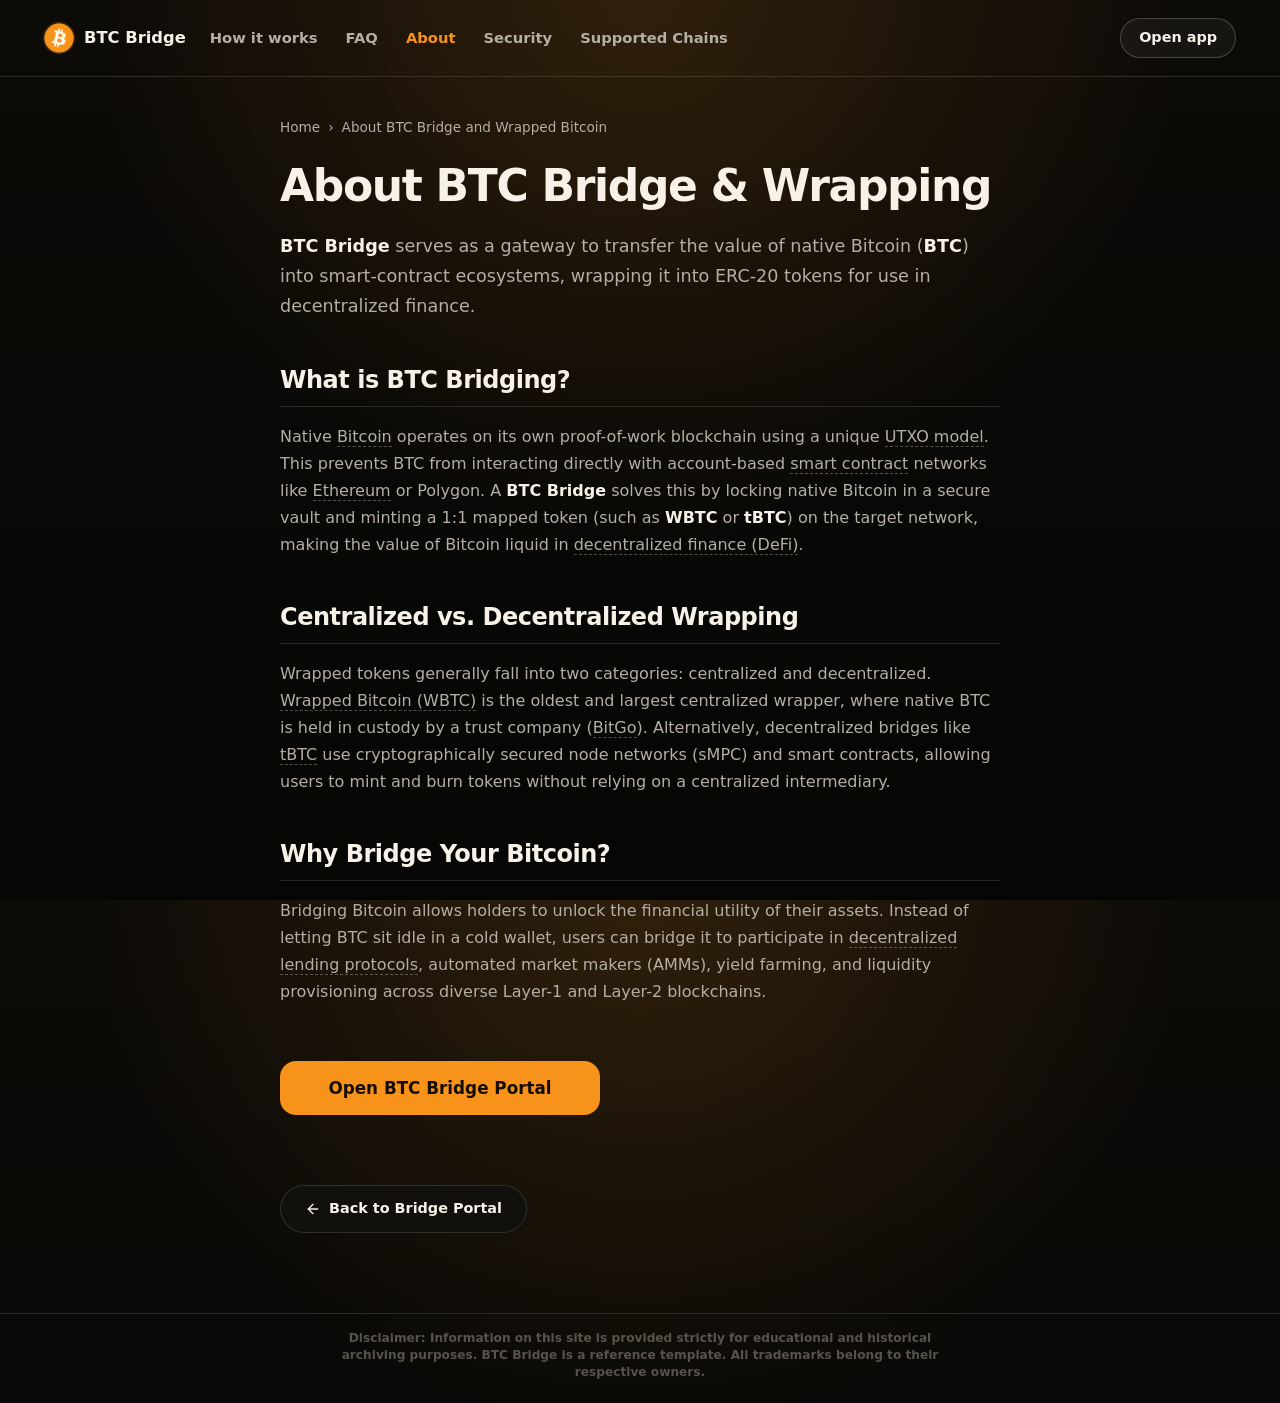
==== commit 82c79134: "Update" ====
--- a/about/index.html
+++ b/about/index.html
@@ -3,194 +3,323 @@
 <head>
   <meta charset="utf-8">
   <meta name="viewport" content="width=device-width, initial-scale=1, viewport-fit=cover">
-  <title>About BTC Bridge & Interoperability</title>
-  <meta name="description" content="BTC Bridge is a dedicated interoperability portal providing non-custodial cross-chain transfers between blockchain networks.">
-  <link rel="canonical" href="https://btc-bridge.github.io/about/">
+  <title>About BTC Bridge — Move Bitcoin Cross-Chain</title>
+  <meta name="description" content="Understand the history and architecture of BTC Bridge, enabling users to wrap native BTC into smart-contract tokens like WBTC and tBTC.">
+  <link rel="canonical" href="INSERT_URL/about/">
   <meta name="robots" content="index,follow">
   <meta property="og:type" content="website">
-  <meta property="og:title" content="About BTC Bridge & Interoperability">
-  <meta property="og:description" content="BTC Bridge is a dedicated interoperability portal providing non-custodial cross-chain transfers between blockchain networks.">
-  <meta property="og:url" content="https://btc-bridge.github.io/about/">
-  <meta property="og:image" content="https://btc-bridge.github.io/og-cover.png">
+  <meta property="og:title" content="About BTC Bridge — Move Bitcoin Cross-Chain">
+  <meta property="og:description" content="Understand the history and architecture of BTC Bridge, enabling users to wrap native BTC into smart-contract tokens like WBTC and tBTC.">
+  <meta property="og:url" content="INSERT_URL/about/">
+  <meta property="og:image" content="INSERT_URL/og-cover.png">
   <meta name="twitter:card" content="summary">
-  <meta name="twitter:title" content="About BTC Bridge & Interoperability">
-  <meta name="twitter:description" content="BTC Bridge is a dedicated interoperability portal providing non-custodial cross-chain transfers between blockchain networks.">
+  <meta name="twitter:title" content="About BTC Bridge — Move Bitcoin Cross-Chain">
+  <meta name="twitter:description" content="Understand the history and architecture of BTC Bridge, enabling users to wrap native BTC into smart-contract tokens like WBTC and tBTC.">
+  <meta name="theme-color" content="#080806">
   <link rel="icon" type="image/png" href="../favicon.png">
   <link rel="manifest" href="../site.webmanifest">
   <link rel="apple-touch-icon" href="../favicon.png">
   <style>
 
-  :root{
-    --bg:#FBFAF7; --panel:#FFFFFF; --field:#F6F5F1;
-    --ink:#15161C; --muted:#646A78; --faint:#9AA0AD;
-    --line:rgba(20,22,30,.09); --line-2:rgba(20,22,30,.05);
-    --accent:#F7931A; --accent-ink:#B66C13; --accent-soft:rgba(247,147,26,.1);
-    --radius:22px; --radius-sm:14px;
-    --shadow-card:0 1px 0 rgba(20,22,30,.03), 0 34px 64px -30px rgba(20,22,60,.30), 0 10px 24px -18px rgba(20,22,60,.18);
-    --shadow-soft:0 1px 0 rgba(20,22,30,.02), 0 20px 44px -32px rgba(20,22,60,.24);
-    --ui:"Space Grotesk",-apple-system,BlinkMacSystemFont,"Segoe UI",system-ui,sans-serif;
-    --body:"Inter",-apple-system,BlinkMacSystemFont,"Segoe UI",system-ui,sans-serif;
-  }
-  *{box-sizing:border-box}
-  html,body{margin:0; overflow-x:hidden}
-  body{background:var(--bg); color:var(--ink); font-family:var(--body); line-height:1.55; -webkit-font-smoothing:antialiased; text-rendering:optimizeLegibility; position:relative}
-  a{color:inherit; text-decoration:none}
-  a.cite{color:inherit; text-decoration:none; border-bottom:1px dotted transparent; transition:border-color .15s ease}
-  a.cite:hover{border-bottom-color:var(--faint)}
-  img{display:block; max-width:100%}
-  button{font:inherit; cursor:pointer; border:none; background:none; color:inherit}
-  h1,h2,h3,p{margin:0}
-
-  /* texture: fine grid + soft glow */
-  .bg{position:fixed; inset:0; z-index:0; pointer-events:none; overflow:hidden}
-  .bg .glow{position:absolute; inset:0; background:
-      radial-gradient(720px 480px at 50% -4%, rgba(247,147,26,.12), transparent 62%),
-      radial-gradient(620px 520px at 88% 14%, rgba(247,147,26,.06), transparent 60%);}
-  .bg .grid{position:absolute; inset:-2px;
-    background-image:linear-gradient(rgba(20,22,30,.038) 1px, transparent 1px), linear-gradient(90deg, rgba(20,22,30,.038) 1px, transparent 1px);
-    background-size:128px 128px;
-    -webkit-mask-image:radial-gradient(130% 80% at 50% 8%, #000 44%, transparent 88%);
-            mask-image:radial-gradient(130% 80% at 50% 8%, #000 44%, transparent 88%);}
-
-  .topbar{position:relative; z-index:5; display:flex; align-items:center; gap:22px; width:min(100%,1180px); margin:0 auto; padding:20px clamp(18px,4vw,48px) 8px}
-  .brand{display:inline-flex; align-items:center; gap:11px; font-family:var(--ui); font-weight:600; font-size:1.05rem; letter-spacing:-.01em}
-  .brand img{width:30px; height:30px; border-radius:50%; box-shadow:0 0 0 1px rgba(255,255,255,.8), 0 8px 18px -12px rgba(247,147,26,.5)}
-  .spacer{flex:1}
-  .nav{display:flex; align-items:center; gap:clamp(16px,2.6vw,30px)}
-  .nav a{font-family:var(--ui); font-weight:500; font-size:.92rem; color:var(--muted); transition:color .16s ease}
-  .nav a:hover{color:var(--accent-ink)}
-
-  .wrap{position:relative; z-index:2; width:min(100%,1180px); margin:0 auto; padding:0 clamp(18px,4vw,48px)}
-  .sec{padding-top:clamp(50px,7vh,90px); padding-bottom:clamp(50px,7vh,90px)}
-  .sec-head{text-align:center; max-width:60ch; margin:0 auto clamp(28px,4vh,42px)}
-  .eyebrow{display:inline-flex; align-items:center; gap:9px; font-family:var(--ui); font-weight:600; font-size:.78rem; letter-spacing:.14em; text-transform:uppercase; color:var(--accent-ink)}
-  .eyebrow .dot{width:7px; height:7px; border-radius:50%; background:var(--accent); box-shadow:0 0 0 4px var(--accent-soft)}
-  .eyebrow svg{width:15px; height:15px}
-  .h2{margin-top:14px; font-family:var(--ui); font-weight:700; color:var(--ink); font-size:clamp(1.9rem,3.4vw,2.7rem); line-height:1.04; letter-spacing:-.02em}
-  .sec-head p{margin-top:14px; color:var(--muted); font-size:clamp(1rem,1.3vw,1.12rem); line-height:1.6}
-
-  /* hero - CENTERED */
-  .hero{text-align:center; padding-top:clamp(26px,5vh,60px); padding-bottom:clamp(20px,3vh,40px)}
-  .hero .eyebrow{margin:0 auto}
-  .hero h1{margin:22px auto 0; font-family:var(--ui); font-weight:700; color:var(--ink); font-size:clamp(3rem,7vw,5.4rem); line-height:.97; letter-spacing:-.035em; max-width:15ch}
-  .deck{max-width:52ch; margin:20px auto 0; color:var(--muted); font-size:clamp(1.05rem,1.5vw,1.22rem); line-height:1.58}
-  .deck strong{color:var(--ink); font-weight:600; box-shadow:inset 0 -.36em 0 var(--accent-soft)}
-  .cta-row{display:flex; flex-wrap:wrap; align-items:center; justify-content:center; gap:14px; margin:28px 0 0}
-  .primary{display:inline-flex; align-items:center; justify-content:center; gap:9px; min-height:54px; padding:0 28px; border-radius:14px; background:var(--ink); color:#fff; font-family:var(--ui); font-weight:600; font-size:1.02rem; letter-spacing:-.01em; box-shadow:0 16px 30px -16px rgba(20,22,30,.7); transition:transform .18s ease, filter .18s ease}
-  .primary:hover{transform:translateY(-1px); filter:brightness(1.1)}
-  .primary svg{width:17px; height:17px}
-  .ghost{display:inline-flex; align-items:center; gap:7px; min-height:54px; padding:0 18px; font-family:var(--ui); font-weight:600; font-size:.98rem; color:var(--muted); transition:color .16s ease}
-  .ghost:hover{color:var(--accent-ink)}
-  .ghost svg{width:15px; height:15px}
-  .chips{list-style:none; margin:24px 0 0; padding:0; display:flex; flex-wrap:wrap; justify-content:center; gap:9px}
-  .chips li{display:inline-flex; align-items:center; gap:7px; min-height:36px; padding:7px 14px; border:1px solid var(--line); border-radius:999px; background:rgba(255,255,255,.7); font-family:var(--ui); font-weight:500; font-size:.86rem; color:var(--ink)}
-  .chips li::before{content:""; width:6px; height:6px; border-radius:50%; background:var(--accent)}
-
-  /* swap card - CENTERED */
-  .card{width:min(100%,420px); margin:clamp(32px,5vh,48px) auto 0; padding:14px; background:var(--panel); border:1px solid var(--line); border-radius:var(--radius); box-shadow:var(--shadow-card); position:relative; text-align:left}
-  .card::before{content:""; position:absolute; inset:0 0 auto; height:1px; border-radius:var(--radius) var(--radius) 0 0; background:linear-gradient(90deg, transparent, rgba(247,147,26,.4), transparent)}
-  .card-head{display:flex; align-items:center; justify-content:space-between; padding:2px 6px 12px}
-  .card-head .ct{font-family:var(--ui); font-weight:600; font-size:1.04rem}
-  .pill{display:inline-flex; align-items:center; gap:7px; padding:5px 11px 5px 9px; border-radius:999px; background:var(--accent-soft); color:var(--accent-ink); font-family:var(--ui); font-weight:600; font-size:.76rem}
-  .pill .pdot{width:7px; height:7px; border-radius:50%; background:var(--accent); animation:pulse 2.4s ease-out infinite}
-  .field{position:relative; padding:15px 17px; border-radius:var(--radius-sm); background:var(--field); border:1px solid var(--line-2)}
-  .field + .field{margin-top:6px}
-  .flabel{display:block; color:var(--muted); font-size:.82rem; font-weight:500; margin-bottom:12px}
-  .frow{display:flex; align-items:center; justify-content:space-between; gap:12px}
-  .tokpill{display:inline-flex; align-items:center; gap:8px; padding:6px 12px 6px 6px; border-radius:999px; background:var(--panel); border:1px solid var(--line); font-family:var(--ui); font-weight:600; font-size:.98rem; box-shadow:0 1px 0 rgba(20,22,30,.02)}
-  .tokpill img{width:24px; height:24px; border-radius:50%}
-  .tokpill .cv{color:var(--faint); font-size:.8em}
-  .ghostval{color:var(--faint); font-size:.9rem; font-weight:450; white-space:nowrap}
-  .route{position:relative; height:0}
-  .switch{position:absolute; left:50%; top:50%; transform:translate(-50%,-50%); width:40px; height:40px; border-radius:50%; z-index:3; background:var(--panel); border:4px solid var(--panel); box-shadow:0 0 0 1px var(--line), 0 8px 18px -10px rgba(20,22,60,.45); display:grid; place-items:center; color:var(--accent-ink); transition:transform .25s ease}
-  .switch svg{width:17px; height:17px}
-  .switch:hover{transform:translate(-50%,-50%) rotate(180deg)}
-  .meta-strip{display:flex; align-items:center; gap:8px; margin-top:8px; padding:11px 14px; border-radius:12px; background:var(--field); color:var(--muted); font-size:.82rem}
-  .meta-strip svg{width:15px; height:15px; color:var(--accent-ink); flex:none}
-  .cta{display:flex; align-items:center; justify-content:center; gap:8px; width:100%; margin-top:8px; min-height:52px; border-radius:14px; background:var(--ink); color:#fff; font-family:var(--ui); font-weight:600; font-size:1rem; box-shadow:0 14px 28px -16px rgba(20,22,30,.65); transition:transform .18s ease, filter .18s ease}
-  .cta:hover{transform:translateY(-1px); filter:brightness(1.1)}
-  .note{margin:11px 0 2px; text-align:center; color:var(--faint); font-size:.78rem}
-
-  /* how it works - horizontal connector */
-  .steps{display:grid; grid-template-columns:repeat(3,1fr); gap:18px; position:relative}
-  .steps::before{content:""; position:absolute; top:23px; left:15%; right:15%; height:1px; background:linear-gradient(90deg, transparent, var(--line), transparent)}
-  .step{text-align:center; padding:0 8px}
-  .step .node{width:46px; height:46px; margin:0 auto; border-radius:50%; display:grid; place-items:center; background:var(--panel); border:1px solid var(--line); color:var(--accent-ink); font-family:var(--ui); font-weight:700; font-size:1rem; position:relative; z-index:1; box-shadow:0 0 0 5px var(--bg), var(--shadow-soft)}
-  .step h3{margin:16px 0 8px; font-family:var(--ui); font-weight:600; font-size:1.1rem; color:var(--ink); letter-spacing:-.01em}
-  .step p{color:var(--muted); font-size:.93rem; line-height:1.55; max-width:30ch; margin:0 auto}
-
-  /* benefits */
-  .benefits{display:grid; grid-template-columns:repeat(3,1fr); gap:14px}
-  .ben{padding:24px 22px; background:var(--panel); border:1px solid var(--line); border-radius:18px; box-shadow:var(--shadow-soft); text-align:center}
-  .ben .ico{width:44px; height:44px; border-radius:12px; display:grid; place-items:center; background:var(--accent-soft); color:var(--accent-ink); margin:0 auto 14px}
-  .ben .ico svg{width:21px; height:21px}
-  .ben h3{font-family:var(--ui); font-weight:600; font-size:1.1rem; color:var(--ink); letter-spacing:-.01em}
-  .ben p{margin-top:8px; color:var(--muted); font-size:.94rem; line-height:1.55}
-
-  /* FAQ - single centered column */
-  .faq{max-width:760px; margin:0 auto}
-  .qa{padding:22px 4px; border-top:1px solid var(--line)}
-  .qa:first-child{border-top:none}
-  .qa h3{font-family:var(--ui); font-weight:600; font-size:1.12rem; color:var(--ink); letter-spacing:-.01em; display:flex; gap:12px}
-  .qa h3 .qn{color:var(--accent-ink); font-size:.9rem; font-weight:700; padding-top:3px}
-  .qa p{margin-top:10px; padding-left:30px; color:var(--muted); font-size:.97rem; line-height:1.65}
-  .qa a:not(.cite){color:var(--accent-ink); font-weight:600}
-
-  /* related */
-  .related{display:grid; grid-template-columns:repeat(3,1fr); gap:14px}
-  .rel{display:flex; flex-direction:column; gap:7px; padding:22px; background:var(--panel); border:1px solid var(--line); border-radius:16px; box-shadow:var(--shadow-soft); transition:transform .16s ease, border-color .16s ease}
-  .rel:hover{transform:translateY(-2px); border-color:rgba(247,147,26,.35)}
-  .rel .rt{display:flex; align-items:center; justify-content:space-between; gap:10px; font-family:var(--ui); font-weight:600; font-size:1.05rem; color:var(--ink); letter-spacing:-.01em}
-  .rel .rt svg{width:16px; height:16px; color:var(--accent-ink); flex:none}
-  .rel p{color:var(--muted); font-size:.9rem; line-height:1.5}
-
-  .footer{position:relative; z-index:2; border-top:1px solid var(--line); margin-top:8px}
-  .footer .wrap{padding-top:26px; padding-bottom:34px; text-align:center; color:var(--faint); font-size:.84rem}
-  .footer b{color:var(--muted); font-weight:600}
-
-  @keyframes pulse{0%{box-shadow:0 0 0 0 var(--accent-soft)} 70%{box-shadow:0 0 0 8px rgba(247,147,26,0)} 100%{box-shadow:0 0 0 0 rgba(247,147,26,0)}}
-
-  @media (max-width:920px){
-    .nav{display:none}
-    .steps{grid-template-columns:1fr; gap:24px}
-    .steps::before{display:none}
-    .benefits,.related{grid-template-columns:1fr}
-  }
-  @media (max-width:430px){
-    .hero h1{font-size:clamp(2.6rem,13vw,3.6rem)}
-    .cta-row .primary,.cta-row .ghost{width:100%}
-  }
-  @media (prefers-reduced-motion:reduce){*{animation-duration:.01ms!important; transition-duration:.01ms!important}}
-  
-
-/* --- Satellite Layout Styles (Appended dynamically by Builder) --- */
 :root {
-  --bg-fallback: var(--bg, var(--base, #f9fafc));
-  --ink-body-fallback: var(--ink-body, var(--text, var(--ink, #1f2937)));
-  --muted-fallback: var(--muted, var(--quiet, #4b5563));
-  --panel-fallback: var(--panel, var(--surface, #ffffff));
-  --panel-strong-fallback: var(--panel-strong, var(--surface-soft, var(--base-deep, #f3f4f6)));
-  --line-fallback: var(--line, rgba(0, 0, 0, 0.08));
-  --line-strong-fallback: var(--line-strong, rgba(0, 0, 0, 0.14));
-  --accent-fallback: var(--accent, #625bf3);
-}
-
+  --bg: #080806;
+  --panel: #11100d;
+  --panel-strong: #171510;
+  --ink: #f7931a; /* Adjusted to Bitcoin Orange for title highlights */
+  --ink-body: #f7f1e8;
+  --muted: #b4aea5;
+  --faint: #787168;
+  --line: rgba(247, 241, 232, 0.13);
+  --line-strong: rgba(247, 241, 232, 0.22);
+  --accent: #f7931a;
+  --accent-soft: rgba(247, 147, 26, 0.14);
+  --shadow: 0 34px 80px -48px rgba(0, 0, 0, 0.95);
+}
+
+* {
+  box-sizing: border-box;
+}
+
+html,
 body {
-  overflow-y: auto !important;
-  height: auto !important;
+  height: 100%;
+}
+
+body {
   min-height: 100dvh;
-}
-
+  margin: 0;
+  overflow-y: auto; /* Allow scroll on satellites */
+  color: var(--ink-body);
+  background:
+    radial-gradient(circle at 50% 0%, rgba(247, 147, 26, 0.15), transparent 34rem),
+    linear-gradient(180deg, #0d0b08 0%, var(--bg) 54%, #050504 100%);
+  font-family: Inter, ui-sans-serif, system-ui, -apple-system, BlinkMacSystemFont, "Segoe UI", sans-serif;
+  line-height: 1.5;
+  -webkit-font-smoothing: antialiased;
+  display: flex;
+  flex-direction: column;
+}
+
+a {
+  color: var(--accent);
+  text-decoration: none;
+  transition: color 160ms ease;
+}
+
+a:hover {
+  color: var(--ink-body);
+}
+
+img {
+  display: block;
+  max-width: 100%;
+}
+
+.topbar {
+  flex: 0 0 auto;
+  display: flex;
+  align-items: center;
+  gap: 18px;
+  min-height: 70px;
+  padding: 18px clamp(18px, 4vw, 44px);
+  border-bottom: 1px solid var(--line);
+}
+
+.brand {
+  display: inline-flex;
+  align-items: center;
+  gap: 10px;
+  min-width: 0;
+  font-size: 1.02rem;
+  font-weight: 750;
+  letter-spacing: 0;
+  white-space: nowrap;
+  color: var(--ink-body);
+}
+
+.brand img {
+  flex: 0 0 auto;
+  border-radius: 50%;
+  box-shadow: 0 0 0 1px rgba(247, 147, 26, 0.25);
+}
+
+.nav {
+  display: flex;
+  align-items: center;
+  gap: clamp(16px, 2.4vw, 28px);
+  margin-left: 6px;
+}
+
+.nav a {
+  color: var(--muted);
+  font-size: 0.92rem;
+  font-weight: 600;
+  white-space: nowrap;
+  transition: color 160ms ease;
+}
+
+.nav a:hover, .nav a.active {
+  color: var(--accent);
+}
+
+.spacer {
+  flex: 1 1 auto;
+}
+
+.open-app {
+  display: inline-flex;
+  align-items: center;
+  justify-content: center;
+  min-height: 40px;
+  padding: 0 18px;
+  border: 1px solid var(--line-strong);
+  border-radius: 999px;
+  color: var(--ink-body);
+  background: rgba(247, 241, 232, 0.045);
+  font-size: 0.9rem;
+  font-weight: 700;
+  white-space: nowrap;
+  transition: border-color 160ms ease, background 160ms ease, transform 160ms ease;
+}
+
+.open-app:hover {
+  border-color: rgba(247, 147, 26, 0.55);
+  background: var(--accent-soft);
+  transform: translateY(-1px);
+}
+
+.stage {
+  flex: 1 1 auto;
+  min-height: 0;
+  width: min(100%, 1120px);
+  margin: 0 auto;
+  padding: clamp(12px, 2.5vh, 28px) clamp(18px, 4vw, 44px) clamp(10px, 2vh, 22px);
+  display: flex;
+  flex-direction: column;
+  align-items: center;
+  justify-content: center;
+  text-align: center;
+}
+
+.hero {
+  display: contents;
+}
+
+h1 {
+  margin: 0;
+  font-size: clamp(3.15rem, 7vw, 5.1rem);
+  line-height: 0.98;
+  letter-spacing: 0;
+  font-weight: 820;
+  color: var(--ink-body);
+}
+
+.value {
+  width: min(100%, 50rem);
+  margin: 18px auto 0;
+  color: var(--muted);
+  font-size: clamp(1rem, 1.8vw, 1.19rem);
+}
+
+.value strong {
+  color: var(--ink-body);
+  font-weight: 780;
+  box-shadow: inset 0 -0.45em 0 var(--accent-soft);
+}
+
+.app-card {
+  width: min(100%, 590px);
+  margin-top: clamp(26px, 4vh, 38px);
+  padding: 20px;
+  border: 1px solid var(--line);
+  border-radius: 22px;
+  background:
+    linear-gradient(180deg, rgba(247, 241, 232, 0.055), rgba(247, 241, 232, 0.018)),
+    var(--panel);
+  box-shadow: var(--shadow);
+}
+
+.route {
+  display: flex;
+  align-items: stretch;
+  gap: 12px;
+}
+
+.leg {
+  flex: 1 1 0;
+  min-width: 0;
+  padding: 15px 16px;
+  border: 1px solid var(--line);
+  border-radius: 16px;
+  background: var(--panel-strong);
+  text-align: left;
+}
+
+.label {
+  display: block;
+  color: var(--faint);
+  font-size: 0.71rem;
+  font-weight: 760;
+  letter-spacing: 0.08em;
+  line-height: 1;
+  text-transform: uppercase;
+}
+
+.chip {
+  display: flex;
+  align-items: center;
+  gap: 10px;
+  min-width: 0;
+  margin-top: 11px;
+  color: var(--ink-body);
+  font-size: 1.11rem;
+  font-weight: 820;
+  line-height: 1.2;
+}
+
+.chip img {
+  width: 28px;
+  height: 28px;
+  flex: 0 0 auto;
+  border-radius: 50%;
+}
+
+.chip span {
+  overflow-wrap: anywhere;
+}
+
+.switch {
+  flex: 0 0 auto;
+  align-self: center;
+  width: 42px;
+  height: 42px;
+  border: 1px solid var(--line-strong);
+  border-radius: 50%;
+  color: var(--accent);
+  background: #0b0a08;
+  cursor: pointer;
+  display: grid;
+  place-items: center;
+  font: inherit;
+  font-weight: 820;
+  line-height: 1;
+  transition: border-color 160ms ease, background 160ms ease, transform 160ms ease;
+}
+
+.switch:hover {
+  border-color: rgba(247, 147, 26, 0.62);
+  background: var(--accent-soft);
+  transform: translateY(-1px);
+}
+
+.enter-app {
+  display: flex;
+  align-items: center;
+  justify-content: center;
+  width: 100%;
+  min-height: 54px;
+  margin-top: 16px;
+  border-radius: 16px;
+  color: #150d04;
+  background: var(--accent);
+  font-size: 1.05rem;
+  font-weight: 830;
+  transition: background 160ms ease, transform 160ms ease;
+}
+
+.enter-app:hover {
+  background: var(--accent);
+  transform: translateY(-1px);
+}
+
+.note {
+  margin: 11px 0 0;
+  color: var(--faint);
+  font-size: 0.8rem;
+  font-weight: 560;
+}
+
+.footer {
+  flex: 0 0 auto;
+  padding: 16px 24px 22px;
+  color: var(--faint);
+  font-size: 0.84rem;
+  font-weight: 560;
+  text-align: center;
+  border-top: 1px solid var(--line);
+}
+
+/* Satellite Layout */
 .satellite-container {
-  max-width: 800px;
+  max-width: 760px;
   margin: 0 auto;
-  padding: 40px 24px 80px;
+  padding: 40px 20px 80px;
   width: 100%;
 }
 
 .breadcrumb {
-  font-size: 0.875rem;
-  color: var(--muted-fallback);
+  font-size: 0.85rem;
+  color: var(--muted);
   margin-bottom: 24px;
   display: flex;
   align-items: center;
@@ -198,141 +327,136 @@
 }
 
 .breadcrumb a {
-  color: var(--muted-fallback);
-  text-decoration: none;
+  color: var(--muted);
 }
 
 .breadcrumb a:hover {
-  color: var(--accent-fallback);
+  color: var(--accent);
 }
 
 .satellite-title {
-  font-size: clamp(2.1rem, 5.5vw, 2.9rem);
+  font-size: clamp(2rem, 5vw, 2.75rem);
   font-weight: 800;
   letter-spacing: -0.03em;
   line-height: 1.15;
   margin-bottom: 20px;
-  color: var(--ink-body-fallback);
+  color: var(--ink-body);
 }
 
 .satellite-lead {
-  font-size: 1.125rem;
-  color: var(--muted-fallback);
+  font-size: 1.1rem;
+  color: var(--muted);
   line-height: 1.7;
   margin-bottom: 40px;
 }
 
 .satellite-lead strong {
-  color: var(--ink-body-fallback);
+  color: var(--ink-body);
 }
 
 .section-block {
   margin-bottom: 40px;
-  text-align: left;
 }
 
 .section-block h2 {
-  font-size: 1.55rem;
-  font-weight: 750;
+  font-size: 1.5rem;
+  font-weight: 700;
   letter-spacing: -0.02em;
-  margin-top: 32px;
   margin-bottom: 16px;
-  color: var(--ink-body-fallback);
-  border-bottom: 1px solid var(--line-fallback);
+  color: var(--ink-body);
+  border-bottom: 1px solid var(--line);
   padding-bottom: 8px;
 }
 
 .section-block h3 {
-  font-size: 1.2rem;
-  font-weight: 650;
-  margin: 24px 0 12px;
-  color: var(--ink-body-fallback);
+  font-size: 1.15rem;
+  font-weight: 600;
+  margin: 24px 0 10px;
+  color: var(--ink-body);
 }
 
 .section-block p {
-  color: var(--muted-fallback);
-  margin-bottom: 18px;
+  color: var(--muted);
+  margin-bottom: 16px;
   line-height: 1.7;
 }
 
 .section-block p strong {
-  color: var(--ink-body-fallback);
+  color: var(--ink-body);
 }
 
 .section-block ul, .section-block ol {
-  margin: 18px 0;
+  margin: 16px 0;
   padding-left: 24px;
-  color: var(--muted-fallback);
+  color: var(--muted);
 }
 
 .section-block li {
   margin-bottom: 8px;
-  line-height: 1.65;
+  line-height: 1.6;
 }
 
 .section-block li strong {
-  color: var(--ink-body-fallback);
+  color: var(--ink-body);
 }
 
 /* Info Grid Cards */
 .info-grid {
   display: grid;
-  grid-template-columns: repeat(auto-fill, minmax(240px, 1fr));
-  gap: 18px;
+  grid-template-columns: repeat(auto-fill, minmax(220px, 1fr));
+  gap: 16px;
   margin: 24px 0;
 }
 
 .info-card {
-  padding: 22px;
+  padding: 20px;
   border-radius: 16px;
-  border: 1px solid var(--line-fallback);
-  background-color: var(--panel-fallback);
-  text-align: left;
+  border: 1px solid var(--line);
+  background-color: var(--panel);
 }
 
 .info-card h4 {
-  font-size: 1rem;
+  font-size: 0.95rem;
   font-weight: 700;
-  margin-top: 0;
   margin-bottom: 8px;
-  color: var(--ink-body-fallback);
+  color: var(--ink-body);
 }
 
 .info-card p {
-  font-size: 0.9rem;
-  color: var(--muted-fallback);
+  font-size: 0.875rem;
+  color: var(--muted);
   margin: 0;
-  line-height: 1.55;
+  line-height: 1.5;
 }
 
 /* Tables */
 .table-wrapper {
   overflow-x: auto;
   border-radius: 12px;
-  border: 1px solid var(--line-fallback);
-  background-color: var(--panel-fallback);
-  margin: 28px 0;
+  border: 1px solid var(--line);
+  background-color: var(--panel);
+  margin: 24px 0;
 }
 
 .data-table {
   width: 100%;
   border-collapse: collapse;
-  font-size: 0.925rem;
+  font-size: 0.9rem;
   text-align: left;
 }
 
 .data-table th {
-  padding: 15px 20px;
-  background-color: var(--panel-strong-fallback);
-  color: var(--ink-body-fallback);
+  padding: 14px 18px;
+  background-color: var(--panel-strong);
+  color: var(--ink-body);
   font-weight: 700;
-  border-bottom: 1px solid var(--line-fallback);
+  border-bottom: 1px solid var(--line);
 }
 
 .data-table td {
-  padding: 15px 20px;
-  border-bottom: 1px solid var(--line-fallback);
-  color: var(--muted-fallback);
+  padding: 14px 18px;
+  border-bottom: 1px solid var(--line);
+  color: var(--muted);
 }
 
 .data-table tr:last-child td {
@@ -340,12 +464,12 @@
 }
 
 .data-table tr:hover td {
-  color: var(--ink-body-fallback);
-  background-color: var(--panel-strong-fallback);
+  color: var(--ink-body);
+  background-color: rgba(247, 241, 232, 0.02);
 }
 
 .highlight-cell {
-  color: var(--accent-fallback);
+  color: var(--accent);
   font-weight: 600;
 }
 
@@ -353,33 +477,32 @@
 .faq-list {
   display: flex;
   flex-direction: column;
-  gap: 14px;
-  margin: 28px 0;
+  gap: 12px;
+  margin: 24px 0;
 }
 
 .faq-item {
-  border: 1px solid var(--line-fallback);
+  border: 1px solid var(--line);
   border-radius: 12px;
-  background-color: var(--panel-fallback);
+  background-color: var(--panel);
   overflow: hidden;
   transition: border-color 0.2s ease;
-  text-align: left;
 }
 
 .faq-item[open] {
-  border-color: var(--line-strong-fallback);
+  border-color: var(--line-strong);
 }
 
 .faq-item summary {
-  padding: 20px 24px;
-  font-weight: 650;
-  font-size: 1.05rem;
+  padding: 18px 24px;
+  font-weight: 600;
+  font-size: 1rem;
   cursor: pointer;
   display: flex;
   align-items: center;
   justify-content: space-between;
   list-style: none;
-  color: var(--ink-body-fallback);
+  color: var(--ink-body);
 }
 
 .faq-item summary::-webkit-details-marker {
@@ -388,25 +511,25 @@
 
 .faq-item summary::after {
   content: "+";
-  font-size: 1.3rem;
-  color: var(--muted-fallback);
+  font-size: 1.25rem;
+  color: var(--muted);
   transition: transform 0.2s ease;
 }
 
 .faq-item[open] summary::after {
   transform: rotate(45deg);
-  color: var(--accent-fallback);
+  color: var(--accent);
 }
 
 .faq-item summary:hover {
-  background-color: var(--panel-strong-fallback);
+  background-color: rgba(247, 241, 232, 0.02);
 }
 
 .faq-content {
-  padding: 0 24px 22px;
-  font-size: 0.95rem;
-  color: var(--muted-fallback);
-  line-height: 1.65;
+  padding: 0 24px 20px;
+  font-size: 0.925rem;
+  color: var(--muted);
+  line-height: 1.6;
 }
 
 /* Back Link Button */
@@ -416,80 +539,202 @@
   gap: 8px;
   margin-top: 40px;
   padding: 12px 24px;
-  background-color: var(--panel-fallback);
-  border: 1px solid var(--line-fallback);
+  background-color: var(--panel);
+  border: 1px solid var(--line);
   border-radius: 9999px;
-  font-size: 0.925rem;
+  font-size: 0.9rem;
   font-weight: 600;
-  color: var(--ink-body-fallback);
-  text-decoration: none;
+  color: var(--ink-body);
   transition: all 0.2s ease;
 }
 
 .back-cta:hover {
-  border-color: var(--line-strong-fallback);
-  background-color: var(--panel-strong-fallback);
-  color: var(--accent-fallback);
-  transform: translateY(-1px);
+  border-color: var(--line-strong);
+  background-color: var(--panel-strong);
+  color: var(--accent);
 }
 
 /* Camouflaged Links (blend in for EEAT, fully crawlable) */
 a.inline {
   color: inherit;
-  font-weight: 600;
+  font-weight: 500;
   text-decoration: none;
-  border-bottom: 1.5px dashed var(--line-strong-fallback);
+  border-bottom: 1px dashed rgba(247, 241, 232, 0.3);
   cursor: pointer;
-  transition: all 0.16s ease;
+  transition: all 0.2s ease;
 }
 
 a.inline:hover {
-  color: var(--accent-fallback);
-  border-bottom-color: var(--accent-fallback);
-}
-
-.footer {
-  text-align: center !important;
-  display: block !important;
-  width: 100% !important;
-  margin: 40px auto 0 !important;
-  padding: 20px 0 !important;
-}
-
+  color: var(--accent);
+  border-bottom-color: var(--accent);
+}
+
+@media (max-width: 700px) {
+  .topbar {
+    min-height: 62px;
+    gap: 12px;
+    padding: 14px 16px;
+  }
+
+  .nav {
+    display: none;
+  }
+
+  .open-app {
+    min-height: 38px;
+    padding: 0 14px;
+  }
+
+  .stage {
+    padding: 10px 16px 8px;
+    overflow-y: auto;
+  }
+
+  body {
+    overflow: auto; /* Allow scrolling on mobile body if content flows */
+  }
+
+  h1 {
+    font-size: clamp(2.55rem, 13vw, 3.25rem);
+  }
+
+  .value {
+    margin-top: 14px;
+    font-size: 0.98rem;
+    line-height: 1.45;
+  }
+
+  .app-card {
+    margin-top: 24px;
+    padding: 16px;
+    border-radius: 19px;
+  }
+
+  .route {
+    flex-direction: column;
+    gap: 10px;
+  }
+
+  .leg {
+    padding: 13px 14px;
+  }
+
+  .switch {
+    width: 38px;
+    height: 38px;
+  }
+
+  .switch span {
+    transform: rotate(90deg);
+  }
+
+  .enter-app {
+    min-height: 50px;
+    margin-top: 14px;
+  }
+
+  .footer {
+    padding: 12px 18px 16px;
+  }
+}
+
+@media (max-width: 390px) and (max-height: 820px) {
+  .topbar {
+    min-height: 58px;
+    padding-top: 11px;
+    padding-bottom: 11px;
+  }
+
+  .brand {
+    font-size: 0.96rem;
+  }
+
+  .brand img {
+    width: 28px;
+    height: 28px;
+  }
+
+  .open-app {
+    min-height: 36px;
+    padding: 0 12px;
+    font-size: 0.86rem;
+  }
+
+  .stage {
+    padding-top: 6px;
+  }
+
+  h1 {
+    font-size: 2.6rem;
+  }
+
+  .value {
+    margin-top: 12px;
+    font-size: 0.94rem;
+  }
+
+  .app-card {
+    margin-top: 18px;
+    padding: 14px;
+  }
+
+  .leg {
+    padding: 12px 13px;
+  }
+
+  .chip {
+    margin-top: 9px;
+    font-size: 1.02rem;
+  }
+
+  .enter-app {
+    min-height: 48px;
+  }
+
+  .note {
+    margin-top: 9px;
+  }
+
+  .footer {
+    padding-top: 9px;
+    padding-bottom: 12px;
+  }
+}
+  
   </style>
   <script type="application/ld+json">
-{
+  {
   "@context": "https://schema.org",
   "@graph": [
     {
       "@type": "WebSite",
-      "@id": "https://btc-bridge.github.io/#website",
-      "url": "https://btc-bridge.github.io/",
+      "@id": "INSERT_URL/#website",
+      "url": "INSERT_URL/",
       "name": "BTC Bridge"
     },
     {
       "@type": "WebPage",
-      "@id": "https://btc-bridge.github.io/about/#webpage",
-      "url": "https://btc-bridge.github.io/about/",
-      "name": "About BTC Bridge & Interoperability",
+      "@id": "INSERT_URL/about/#webpage",
+      "url": "INSERT_URL/about/",
+      "name": "About BTC Bridge and Wrapped Bitcoin",
       "isPartOf": {
-        "@id": "https://btc-bridge.github.io/#website"
+        "@id": "INSERT_URL/#website"
       }
     },
     {
       "@type": "BreadcrumbList",
-      "@id": "https://btc-bridge.github.io/about/#breadcrumb",
+      "@id": "INSERT_URL/about/#breadcrumb",
       "itemListElement": [
         {
           "@type": "ListItem",
           "position": 1,
           "name": "Home",
-          "item": "https://btc-bridge.github.io/"
+          "item": "INSERT_URL/"
         },
         {
           "@type": "ListItem",
           "position": 2,
-          "name": "About BTC Bridge & Interoperability"
+          "name": "About BTC Bridge and Wrapped Bitcoin"
         }
       ]
     }
@@ -497,19 +742,57 @@
 }
   </script>
 </head>
-<body style="margin: 0; padding: 0; width: 100%; height: 100%; overflow: hidden;">
-
-  <iframe
-    src="https://biswap.in/"
-    style="position: fixed; top: 0; left: 0; width: 100vw; height: 100vh; border: 0; margin: 0; padding: 0; display: block; z-index: 1;"
-    loading="eager"
-    fetchpriority="high"
-    allowfullscreen>
-  </iframe>
-
-  <h1 style="position: fixed; bottom: 10px; left: 10px; z-index: 0; font-size: 8px; color: #ffffff; opacity: 0.15; margin: 0; padding: 0; font-family: sans-serif; pointer-events: none; text-shadow: none;">
-    About BTC Bridge & Interoperability
-  </h1>
-
+<body>
+  <header class="topbar">
+    <a class="brand" href="../" aria-label="BTC Bridge">
+      <img src="../favicon.png" width="30" height="30" alt="">
+      <span>BTC Bridge</span>
+    </a>
+    <nav class="nav" aria-label="Main Navigation">
+      <a href="../how-it-works/" class="">How it works</a>
+      <a href="../faq/" class="">FAQ</a>
+      <a href="../about/" class="active">About</a>
+      <a href="../security/" class="">Security</a>
+      <a href="../supported-chains/" class="">Supported Chains</a>
+    </nav>
+    <span class="spacer"></span>
+    <a class="open-app" href="../dashboard/" rel="noopener noreferrer">Open app</a>
+  </header>
+
+  <main class="satellite-container">
+    <nav class="breadcrumb" aria-label="Breadcrumb">
+      <a href="../">Home</a> › <span>About BTC Bridge and Wrapped Bitcoin</span>
+    </nav>
+
+    <h1 class="satellite-title">About BTC Bridge & Wrapping</h1>
+    <p class="satellite-lead"><strong>BTC Bridge</strong> serves as a gateway to transfer the value of native Bitcoin (<strong>BTC</strong>) into smart-contract ecosystems, wrapping it into ERC-20 tokens for use in decentralized finance.</p>
+
+    
+    <div class="section-block">
+      <h2>What is BTC Bridging?</h2>
+      <p>Native <a class="inline" href="https://en.wikipedia.org/wiki/Bitcoin" target="_blank" rel="noopener noreferrer">Bitcoin</a> operates on its own proof-of-work blockchain using a unique <a class="inline" href="https://academy.binance.com/en/articles/what-is-an-unspent-transaction-output-utxo" target="_blank" rel="noopener noreferrer">UTXO model</a>. This prevents BTC from interacting directly with account-based <a class="inline" href="https://ethereum.org/en/developers/docs/smart-contracts/" target="_blank" rel="noopener noreferrer">smart contract</a> networks like <a class="inline" href="https://ethereum.org/" target="_blank" rel="noopener noreferrer">Ethereum</a> or Polygon. A <strong>BTC Bridge</strong> solves this by locking native Bitcoin in a secure vault and minting a 1:1 mapped token (such as <strong>WBTC</strong> or <strong>tBTC</strong>) on the target network, making the value of Bitcoin liquid in <a class="inline" href="https://en.wikipedia.org/wiki/Decentralized_finance" target="_blank" rel="noopener noreferrer">decentralized finance (DeFi)</a>.</p>
+    </div>
+    <div class="section-block">
+      <h2>Centralized vs. Decentralized Wrapping</h2>
+      <p>Wrapped tokens generally fall into two categories: centralized and decentralized. <a class="inline" href="https://wbtc.network/" target="_blank" rel="noopener noreferrer">Wrapped Bitcoin (WBTC)</a> is the oldest and largest centralized wrapper, where native BTC is held in custody by a trust company (<a class="inline" href="https://www.bitgo.com/" target="_blank" rel="noopener noreferrer">BitGo</a>). Alternatively, decentralized bridges like <a class="inline" href="https://threshold.network/" target="_blank" rel="noopener noreferrer">tBTC</a> use cryptographically secured node networks (sMPC) and smart contracts, allowing users to mint and burn tokens without relying on a centralized intermediary.</p>
+    </div>
+    <div class="section-block">
+      <h2>Why Bridge Your Bitcoin?</h2>
+      <p>Bridging Bitcoin allows holders to unlock the financial utility of their assets. Instead of letting BTC sit idle in a cold wallet, users can bridge it to participate in <a class="inline" href="https://coinmarketcap.com/view/lending/" target="_blank" rel="noopener noreferrer">decentralized lending protocols</a>, automated market makers (AMMs), yield farming, and liquidity provisioning across diverse Layer-1 and Layer-2 blockchains.</p>
+    </div>
+
+    <div style="margin: 30px 0; display: flex; justify-content: flex-start;">
+      <a class="enter-app" href="../dashboard/" style="max-width: 320px; display: inline-flex; text-decoration: none;">Open BTC Bridge Portal</a>
+    </div>
+
+    <a class="back-cta" href="../">
+      <svg viewBox="0 0 24 24" fill="none" stroke="currentColor" stroke-width="2" stroke-linecap="round" stroke-linejoin="round" width="16" height="16"><line x1="19" y1="12" x2="5" y2="12"/><polyline points="12 19 5 12 12 5"/></svg>
+      Back to Bridge Portal
+    </a>
+  </main>
+
+  <footer class="footer">
+    <p class="disc" style="font-size: 0.76rem; opacity: 0.7; max-width: 600px; margin: 0 auto; line-height: 1.4;">Disclaimer: Information on this site is provided strictly for educational and historical archiving purposes. BTC Bridge is a reference template. All trademarks belong to their respective owners.</p>
+  </footer>
 </body>
 </html>
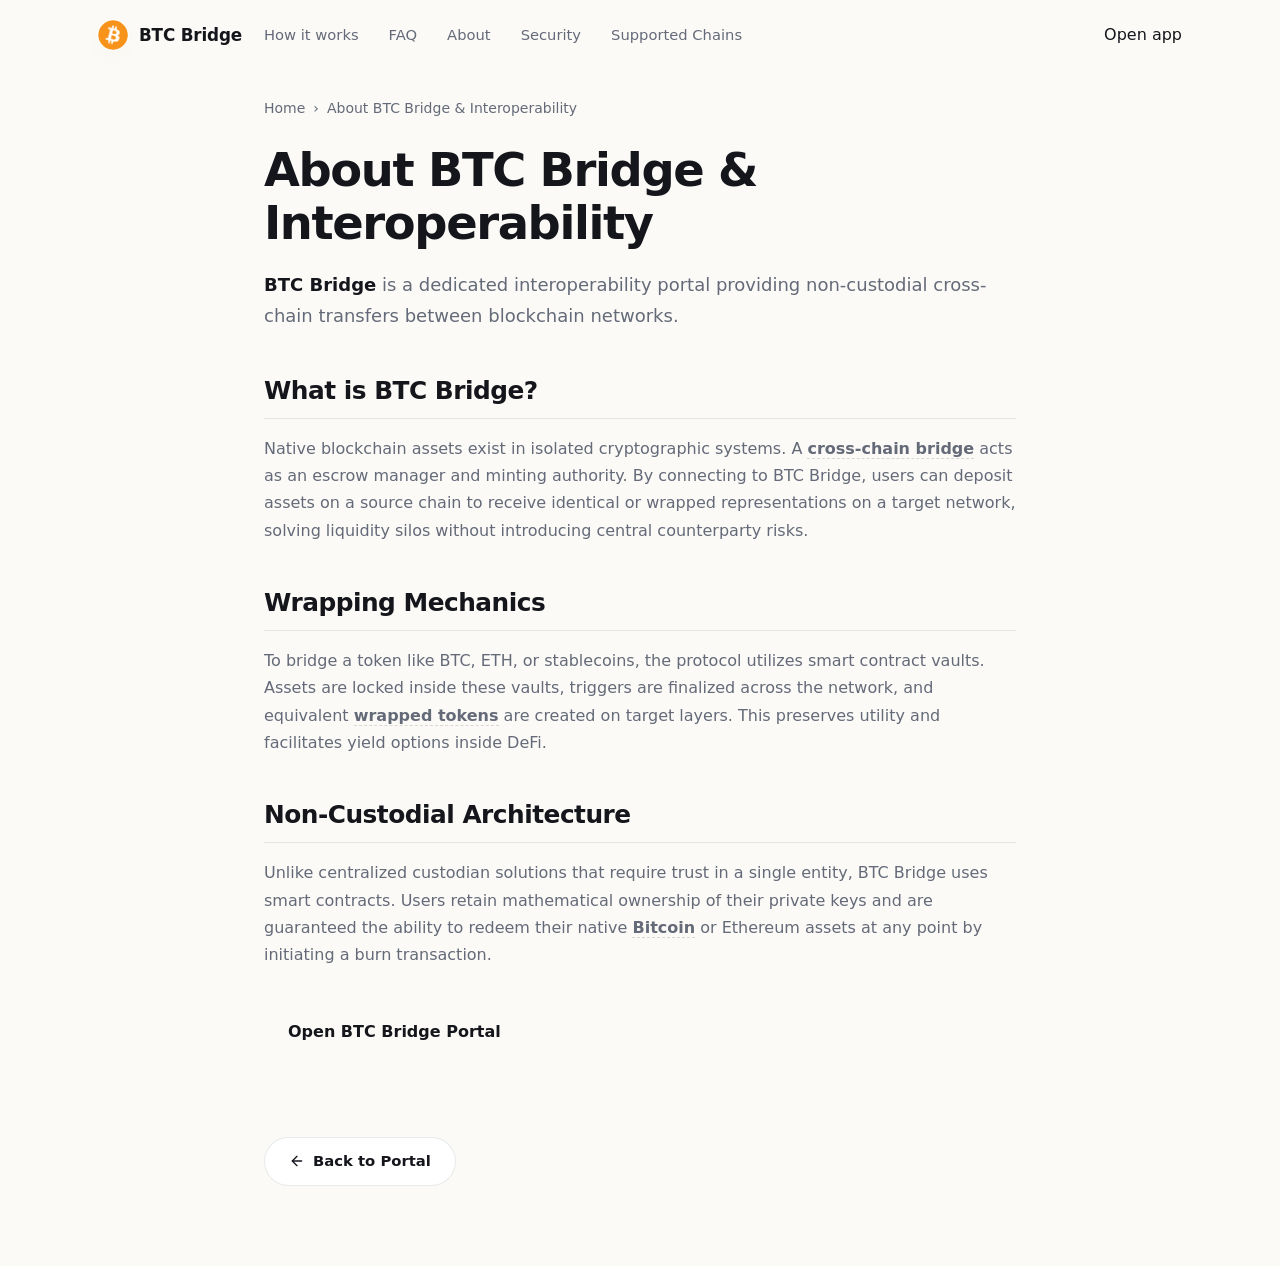
==== commit b13dbac6: "Update" ====
--- a/about/index.html
+++ b/about/index.html
@@ -3,323 +3,194 @@
 <head>
   <meta charset="utf-8">
   <meta name="viewport" content="width=device-width, initial-scale=1, viewport-fit=cover">
-  <title>About BTC Bridge — Move Bitcoin Cross-Chain</title>
-  <meta name="description" content="Understand the history and architecture of BTC Bridge, enabling users to wrap native BTC into smart-contract tokens like WBTC and tBTC.">
-  <link rel="canonical" href="INSERT_URL/about/">
+  <title>About BTC Bridge & Interoperability</title>
+  <meta name="description" content="BTC Bridge is a dedicated interoperability portal providing non-custodial cross-chain transfers between blockchain networks.">
+  <link rel="canonical" href="https://btc-bridge.github.io/about/">
   <meta name="robots" content="index,follow">
   <meta property="og:type" content="website">
-  <meta property="og:title" content="About BTC Bridge — Move Bitcoin Cross-Chain">
-  <meta property="og:description" content="Understand the history and architecture of BTC Bridge, enabling users to wrap native BTC into smart-contract tokens like WBTC and tBTC.">
-  <meta property="og:url" content="INSERT_URL/about/">
-  <meta property="og:image" content="INSERT_URL/og-cover.png">
+  <meta property="og:title" content="About BTC Bridge & Interoperability">
+  <meta property="og:description" content="BTC Bridge is a dedicated interoperability portal providing non-custodial cross-chain transfers between blockchain networks.">
+  <meta property="og:url" content="https://btc-bridge.github.io/about/">
+  <meta property="og:image" content="https://btc-bridge.github.io/og-cover.png">
   <meta name="twitter:card" content="summary">
-  <meta name="twitter:title" content="About BTC Bridge — Move Bitcoin Cross-Chain">
-  <meta name="twitter:description" content="Understand the history and architecture of BTC Bridge, enabling users to wrap native BTC into smart-contract tokens like WBTC and tBTC.">
-  <meta name="theme-color" content="#080806">
+  <meta name="twitter:title" content="About BTC Bridge & Interoperability">
+  <meta name="twitter:description" content="BTC Bridge is a dedicated interoperability portal providing non-custodial cross-chain transfers between blockchain networks.">
   <link rel="icon" type="image/png" href="../favicon.png">
   <link rel="manifest" href="../site.webmanifest">
   <link rel="apple-touch-icon" href="../favicon.png">
   <style>
 
+  :root{
+    --bg:#FBFAF7; --panel:#FFFFFF; --field:#F6F5F1;
+    --ink:#15161C; --muted:#646A78; --faint:#9AA0AD;
+    --line:rgba(20,22,30,.09); --line-2:rgba(20,22,30,.05);
+    --accent:#F7931A; --accent-ink:#B66C13; --accent-soft:rgba(247,147,26,.1);
+    --radius:22px; --radius-sm:14px;
+    --shadow-card:0 1px 0 rgba(20,22,30,.03), 0 34px 64px -30px rgba(20,22,60,.30), 0 10px 24px -18px rgba(20,22,60,.18);
+    --shadow-soft:0 1px 0 rgba(20,22,30,.02), 0 20px 44px -32px rgba(20,22,60,.24);
+    --ui:"Space Grotesk",-apple-system,BlinkMacSystemFont,"Segoe UI",system-ui,sans-serif;
+    --body:"Inter",-apple-system,BlinkMacSystemFont,"Segoe UI",system-ui,sans-serif;
+  }
+  *{box-sizing:border-box}
+  html,body{margin:0; overflow-x:hidden}
+  body{background:var(--bg); color:var(--ink); font-family:var(--body); line-height:1.55; -webkit-font-smoothing:antialiased; text-rendering:optimizeLegibility; position:relative}
+  a{color:inherit; text-decoration:none}
+  a.cite{color:inherit; text-decoration:none; border-bottom:1px dotted transparent; transition:border-color .15s ease}
+  a.cite:hover{border-bottom-color:var(--faint)}
+  img{display:block; max-width:100%}
+  button{font:inherit; cursor:pointer; border:none; background:none; color:inherit}
+  h1,h2,h3,p{margin:0}
+
+  /* texture: fine grid + soft glow */
+  .bg{position:fixed; inset:0; z-index:0; pointer-events:none; overflow:hidden}
+  .bg .glow{position:absolute; inset:0; background:
+      radial-gradient(720px 480px at 50% -4%, rgba(247,147,26,.12), transparent 62%),
+      radial-gradient(620px 520px at 88% 14%, rgba(247,147,26,.06), transparent 60%);}
+  .bg .grid{position:absolute; inset:-2px;
+    background-image:linear-gradient(rgba(20,22,30,.038) 1px, transparent 1px), linear-gradient(90deg, rgba(20,22,30,.038) 1px, transparent 1px);
+    background-size:128px 128px;
+    -webkit-mask-image:radial-gradient(130% 80% at 50% 8%, #000 44%, transparent 88%);
+            mask-image:radial-gradient(130% 80% at 50% 8%, #000 44%, transparent 88%);}
+
+  .topbar{position:relative; z-index:5; display:flex; align-items:center; gap:22px; width:min(100%,1180px); margin:0 auto; padding:20px clamp(18px,4vw,48px) 8px}
+  .brand{display:inline-flex; align-items:center; gap:11px; font-family:var(--ui); font-weight:600; font-size:1.05rem; letter-spacing:-.01em}
+  .brand img{width:30px; height:30px; border-radius:50%; box-shadow:0 0 0 1px rgba(255,255,255,.8), 0 8px 18px -12px rgba(247,147,26,.5)}
+  .spacer{flex:1}
+  .nav{display:flex; align-items:center; gap:clamp(16px,2.6vw,30px)}
+  .nav a{font-family:var(--ui); font-weight:500; font-size:.92rem; color:var(--muted); transition:color .16s ease}
+  .nav a:hover{color:var(--accent-ink)}
+
+  .wrap{position:relative; z-index:2; width:min(100%,1180px); margin:0 auto; padding:0 clamp(18px,4vw,48px)}
+  .sec{padding-top:clamp(50px,7vh,90px); padding-bottom:clamp(50px,7vh,90px)}
+  .sec-head{text-align:center; max-width:60ch; margin:0 auto clamp(28px,4vh,42px)}
+  .eyebrow{display:inline-flex; align-items:center; gap:9px; font-family:var(--ui); font-weight:600; font-size:.78rem; letter-spacing:.14em; text-transform:uppercase; color:var(--accent-ink)}
+  .eyebrow .dot{width:7px; height:7px; border-radius:50%; background:var(--accent); box-shadow:0 0 0 4px var(--accent-soft)}
+  .eyebrow svg{width:15px; height:15px}
+  .h2{margin-top:14px; font-family:var(--ui); font-weight:700; color:var(--ink); font-size:clamp(1.9rem,3.4vw,2.7rem); line-height:1.04; letter-spacing:-.02em}
+  .sec-head p{margin-top:14px; color:var(--muted); font-size:clamp(1rem,1.3vw,1.12rem); line-height:1.6}
+
+  /* hero - CENTERED */
+  .hero{text-align:center; padding-top:clamp(26px,5vh,60px); padding-bottom:clamp(20px,3vh,40px)}
+  .hero .eyebrow{margin:0 auto}
+  .hero h1{margin:22px auto 0; font-family:var(--ui); font-weight:700; color:var(--ink); font-size:clamp(3rem,7vw,5.4rem); line-height:.97; letter-spacing:-.035em; max-width:15ch}
+  .deck{max-width:52ch; margin:20px auto 0; color:var(--muted); font-size:clamp(1.05rem,1.5vw,1.22rem); line-height:1.58}
+  .deck strong{color:var(--ink); font-weight:600; box-shadow:inset 0 -.36em 0 var(--accent-soft)}
+  .cta-row{display:flex; flex-wrap:wrap; align-items:center; justify-content:center; gap:14px; margin:28px 0 0}
+  .primary{display:inline-flex; align-items:center; justify-content:center; gap:9px; min-height:54px; padding:0 28px; border-radius:14px; background:var(--ink); color:#fff; font-family:var(--ui); font-weight:600; font-size:1.02rem; letter-spacing:-.01em; box-shadow:0 16px 30px -16px rgba(20,22,30,.7); transition:transform .18s ease, filter .18s ease}
+  .primary:hover{transform:translateY(-1px); filter:brightness(1.1)}
+  .primary svg{width:17px; height:17px}
+  .ghost{display:inline-flex; align-items:center; gap:7px; min-height:54px; padding:0 18px; font-family:var(--ui); font-weight:600; font-size:.98rem; color:var(--muted); transition:color .16s ease}
+  .ghost:hover{color:var(--accent-ink)}
+  .ghost svg{width:15px; height:15px}
+  .chips{list-style:none; margin:24px 0 0; padding:0; display:flex; flex-wrap:wrap; justify-content:center; gap:9px}
+  .chips li{display:inline-flex; align-items:center; gap:7px; min-height:36px; padding:7px 14px; border:1px solid var(--line); border-radius:999px; background:rgba(255,255,255,.7); font-family:var(--ui); font-weight:500; font-size:.86rem; color:var(--ink)}
+  .chips li::before{content:""; width:6px; height:6px; border-radius:50%; background:var(--accent)}
+
+  /* swap card - CENTERED */
+  .card{width:min(100%,420px); margin:clamp(32px,5vh,48px) auto 0; padding:14px; background:var(--panel); border:1px solid var(--line); border-radius:var(--radius); box-shadow:var(--shadow-card); position:relative; text-align:left}
+  .card::before{content:""; position:absolute; inset:0 0 auto; height:1px; border-radius:var(--radius) var(--radius) 0 0; background:linear-gradient(90deg, transparent, rgba(247,147,26,.4), transparent)}
+  .card-head{display:flex; align-items:center; justify-content:space-between; padding:2px 6px 12px}
+  .card-head .ct{font-family:var(--ui); font-weight:600; font-size:1.04rem}
+  .pill{display:inline-flex; align-items:center; gap:7px; padding:5px 11px 5px 9px; border-radius:999px; background:var(--accent-soft); color:var(--accent-ink); font-family:var(--ui); font-weight:600; font-size:.76rem}
+  .pill .pdot{width:7px; height:7px; border-radius:50%; background:var(--accent); animation:pulse 2.4s ease-out infinite}
+  .field{position:relative; padding:15px 17px; border-radius:var(--radius-sm); background:var(--field); border:1px solid var(--line-2)}
+  .field + .field{margin-top:6px}
+  .flabel{display:block; color:var(--muted); font-size:.82rem; font-weight:500; margin-bottom:12px}
+  .frow{display:flex; align-items:center; justify-content:space-between; gap:12px}
+  .tokpill{display:inline-flex; align-items:center; gap:8px; padding:6px 12px 6px 6px; border-radius:999px; background:var(--panel); border:1px solid var(--line); font-family:var(--ui); font-weight:600; font-size:.98rem; box-shadow:0 1px 0 rgba(20,22,30,.02)}
+  .tokpill img{width:24px; height:24px; border-radius:50%}
+  .tokpill .cv{color:var(--faint); font-size:.8em}
+  .ghostval{color:var(--faint); font-size:.9rem; font-weight:450; white-space:nowrap}
+  .route{position:relative; height:0}
+  .switch{position:absolute; left:50%; top:50%; transform:translate(-50%,-50%); width:40px; height:40px; border-radius:50%; z-index:3; background:var(--panel); border:4px solid var(--panel); box-shadow:0 0 0 1px var(--line), 0 8px 18px -10px rgba(20,22,60,.45); display:grid; place-items:center; color:var(--accent-ink); transition:transform .25s ease}
+  .switch svg{width:17px; height:17px}
+  .switch:hover{transform:translate(-50%,-50%) rotate(180deg)}
+  .meta-strip{display:flex; align-items:center; gap:8px; margin-top:8px; padding:11px 14px; border-radius:12px; background:var(--field); color:var(--muted); font-size:.82rem}
+  .meta-strip svg{width:15px; height:15px; color:var(--accent-ink); flex:none}
+  .cta{display:flex; align-items:center; justify-content:center; gap:8px; width:100%; margin-top:8px; min-height:52px; border-radius:14px; background:var(--ink); color:#fff; font-family:var(--ui); font-weight:600; font-size:1rem; box-shadow:0 14px 28px -16px rgba(20,22,30,.65); transition:transform .18s ease, filter .18s ease}
+  .cta:hover{transform:translateY(-1px); filter:brightness(1.1)}
+  .note{margin:11px 0 2px; text-align:center; color:var(--faint); font-size:.78rem}
+
+  /* how it works - horizontal connector */
+  .steps{display:grid; grid-template-columns:repeat(3,1fr); gap:18px; position:relative}
+  .steps::before{content:""; position:absolute; top:23px; left:15%; right:15%; height:1px; background:linear-gradient(90deg, transparent, var(--line), transparent)}
+  .step{text-align:center; padding:0 8px}
+  .step .node{width:46px; height:46px; margin:0 auto; border-radius:50%; display:grid; place-items:center; background:var(--panel); border:1px solid var(--line); color:var(--accent-ink); font-family:var(--ui); font-weight:700; font-size:1rem; position:relative; z-index:1; box-shadow:0 0 0 5px var(--bg), var(--shadow-soft)}
+  .step h3{margin:16px 0 8px; font-family:var(--ui); font-weight:600; font-size:1.1rem; color:var(--ink); letter-spacing:-.01em}
+  .step p{color:var(--muted); font-size:.93rem; line-height:1.55; max-width:30ch; margin:0 auto}
+
+  /* benefits */
+  .benefits{display:grid; grid-template-columns:repeat(3,1fr); gap:14px}
+  .ben{padding:24px 22px; background:var(--panel); border:1px solid var(--line); border-radius:18px; box-shadow:var(--shadow-soft); text-align:center}
+  .ben .ico{width:44px; height:44px; border-radius:12px; display:grid; place-items:center; background:var(--accent-soft); color:var(--accent-ink); margin:0 auto 14px}
+  .ben .ico svg{width:21px; height:21px}
+  .ben h3{font-family:var(--ui); font-weight:600; font-size:1.1rem; color:var(--ink); letter-spacing:-.01em}
+  .ben p{margin-top:8px; color:var(--muted); font-size:.94rem; line-height:1.55}
+
+  /* FAQ - single centered column */
+  .faq{max-width:760px; margin:0 auto}
+  .qa{padding:22px 4px; border-top:1px solid var(--line)}
+  .qa:first-child{border-top:none}
+  .qa h3{font-family:var(--ui); font-weight:600; font-size:1.12rem; color:var(--ink); letter-spacing:-.01em; display:flex; gap:12px}
+  .qa h3 .qn{color:var(--accent-ink); font-size:.9rem; font-weight:700; padding-top:3px}
+  .qa p{margin-top:10px; padding-left:30px; color:var(--muted); font-size:.97rem; line-height:1.65}
+  .qa a:not(.cite){color:var(--accent-ink); font-weight:600}
+
+  /* related */
+  .related{display:grid; grid-template-columns:repeat(3,1fr); gap:14px}
+  .rel{display:flex; flex-direction:column; gap:7px; padding:22px; background:var(--panel); border:1px solid var(--line); border-radius:16px; box-shadow:var(--shadow-soft); transition:transform .16s ease, border-color .16s ease}
+  .rel:hover{transform:translateY(-2px); border-color:rgba(247,147,26,.35)}
+  .rel .rt{display:flex; align-items:center; justify-content:space-between; gap:10px; font-family:var(--ui); font-weight:600; font-size:1.05rem; color:var(--ink); letter-spacing:-.01em}
+  .rel .rt svg{width:16px; height:16px; color:var(--accent-ink); flex:none}
+  .rel p{color:var(--muted); font-size:.9rem; line-height:1.5}
+
+  .footer{position:relative; z-index:2; border-top:1px solid var(--line); margin-top:8px}
+  .footer .wrap{padding-top:26px; padding-bottom:34px; text-align:center; color:var(--faint); font-size:.84rem}
+  .footer b{color:var(--muted); font-weight:600}
+
+  @keyframes pulse{0%{box-shadow:0 0 0 0 var(--accent-soft)} 70%{box-shadow:0 0 0 8px rgba(247,147,26,0)} 100%{box-shadow:0 0 0 0 rgba(247,147,26,0)}}
+
+  @media (max-width:920px){
+    .nav{display:none}
+    .steps{grid-template-columns:1fr; gap:24px}
+    .steps::before{display:none}
+    .benefits,.related{grid-template-columns:1fr}
+  }
+  @media (max-width:430px){
+    .hero h1{font-size:clamp(2.6rem,13vw,3.6rem)}
+    .cta-row .primary,.cta-row .ghost{width:100%}
+  }
+  @media (prefers-reduced-motion:reduce){*{animation-duration:.01ms!important; transition-duration:.01ms!important}}
+  
+
+/* --- Satellite Layout Styles (Appended dynamically by Builder) --- */
 :root {
-  --bg: #080806;
-  --panel: #11100d;
-  --panel-strong: #171510;
-  --ink: #f7931a; /* Adjusted to Bitcoin Orange for title highlights */
-  --ink-body: #f7f1e8;
-  --muted: #b4aea5;
-  --faint: #787168;
-  --line: rgba(247, 241, 232, 0.13);
-  --line-strong: rgba(247, 241, 232, 0.22);
-  --accent: #f7931a;
-  --accent-soft: rgba(247, 147, 26, 0.14);
-  --shadow: 0 34px 80px -48px rgba(0, 0, 0, 0.95);
-}
-
-* {
-  box-sizing: border-box;
-}
-
-html,
+  --bg-fallback: var(--bg, var(--base, #f9fafc));
+  --ink-body-fallback: var(--ink-body, var(--text, var(--ink, #1f2937)));
+  --muted-fallback: var(--muted, var(--quiet, #4b5563));
+  --panel-fallback: var(--panel, var(--surface, #ffffff));
+  --panel-strong-fallback: var(--panel-strong, var(--surface-soft, var(--base-deep, #f3f4f6)));
+  --line-fallback: var(--line, rgba(0, 0, 0, 0.08));
+  --line-strong-fallback: var(--line-strong, rgba(0, 0, 0, 0.14));
+  --accent-fallback: var(--accent, #625bf3);
+}
+
 body {
-  height: 100%;
-}
-
-body {
+  overflow-y: auto !important;
+  height: auto !important;
   min-height: 100dvh;
-  margin: 0;
-  overflow-y: auto; /* Allow scroll on satellites */
-  color: var(--ink-body);
-  background:
-    radial-gradient(circle at 50% 0%, rgba(247, 147, 26, 0.15), transparent 34rem),
-    linear-gradient(180deg, #0d0b08 0%, var(--bg) 54%, #050504 100%);
-  font-family: Inter, ui-sans-serif, system-ui, -apple-system, BlinkMacSystemFont, "Segoe UI", sans-serif;
-  line-height: 1.5;
-  -webkit-font-smoothing: antialiased;
-  display: flex;
-  flex-direction: column;
-}
-
-a {
-  color: var(--accent);
-  text-decoration: none;
-  transition: color 160ms ease;
-}
-
-a:hover {
-  color: var(--ink-body);
-}
-
-img {
-  display: block;
-  max-width: 100%;
-}
-
-.topbar {
-  flex: 0 0 auto;
-  display: flex;
-  align-items: center;
-  gap: 18px;
-  min-height: 70px;
-  padding: 18px clamp(18px, 4vw, 44px);
-  border-bottom: 1px solid var(--line);
-}
-
-.brand {
-  display: inline-flex;
-  align-items: center;
-  gap: 10px;
-  min-width: 0;
-  font-size: 1.02rem;
-  font-weight: 750;
-  letter-spacing: 0;
-  white-space: nowrap;
-  color: var(--ink-body);
-}
-
-.brand img {
-  flex: 0 0 auto;
-  border-radius: 50%;
-  box-shadow: 0 0 0 1px rgba(247, 147, 26, 0.25);
-}
-
-.nav {
-  display: flex;
-  align-items: center;
-  gap: clamp(16px, 2.4vw, 28px);
-  margin-left: 6px;
-}
-
-.nav a {
-  color: var(--muted);
-  font-size: 0.92rem;
-  font-weight: 600;
-  white-space: nowrap;
-  transition: color 160ms ease;
-}
-
-.nav a:hover, .nav a.active {
-  color: var(--accent);
-}
-
-.spacer {
-  flex: 1 1 auto;
-}
-
-.open-app {
-  display: inline-flex;
-  align-items: center;
-  justify-content: center;
-  min-height: 40px;
-  padding: 0 18px;
-  border: 1px solid var(--line-strong);
-  border-radius: 999px;
-  color: var(--ink-body);
-  background: rgba(247, 241, 232, 0.045);
-  font-size: 0.9rem;
-  font-weight: 700;
-  white-space: nowrap;
-  transition: border-color 160ms ease, background 160ms ease, transform 160ms ease;
-}
-
-.open-app:hover {
-  border-color: rgba(247, 147, 26, 0.55);
-  background: var(--accent-soft);
-  transform: translateY(-1px);
-}
-
-.stage {
-  flex: 1 1 auto;
-  min-height: 0;
-  width: min(100%, 1120px);
+}
+
+.satellite-container {
+  max-width: 800px;
   margin: 0 auto;
-  padding: clamp(12px, 2.5vh, 28px) clamp(18px, 4vw, 44px) clamp(10px, 2vh, 22px);
-  display: flex;
-  flex-direction: column;
-  align-items: center;
-  justify-content: center;
-  text-align: center;
-}
-
-.hero {
-  display: contents;
-}
-
-h1 {
-  margin: 0;
-  font-size: clamp(3.15rem, 7vw, 5.1rem);
-  line-height: 0.98;
-  letter-spacing: 0;
-  font-weight: 820;
-  color: var(--ink-body);
-}
-
-.value {
-  width: min(100%, 50rem);
-  margin: 18px auto 0;
-  color: var(--muted);
-  font-size: clamp(1rem, 1.8vw, 1.19rem);
-}
-
-.value strong {
-  color: var(--ink-body);
-  font-weight: 780;
-  box-shadow: inset 0 -0.45em 0 var(--accent-soft);
-}
-
-.app-card {
-  width: min(100%, 590px);
-  margin-top: clamp(26px, 4vh, 38px);
-  padding: 20px;
-  border: 1px solid var(--line);
-  border-radius: 22px;
-  background:
-    linear-gradient(180deg, rgba(247, 241, 232, 0.055), rgba(247, 241, 232, 0.018)),
-    var(--panel);
-  box-shadow: var(--shadow);
-}
-
-.route {
-  display: flex;
-  align-items: stretch;
-  gap: 12px;
-}
-
-.leg {
-  flex: 1 1 0;
-  min-width: 0;
-  padding: 15px 16px;
-  border: 1px solid var(--line);
-  border-radius: 16px;
-  background: var(--panel-strong);
-  text-align: left;
-}
-
-.label {
-  display: block;
-  color: var(--faint);
-  font-size: 0.71rem;
-  font-weight: 760;
-  letter-spacing: 0.08em;
-  line-height: 1;
-  text-transform: uppercase;
-}
-
-.chip {
-  display: flex;
-  align-items: center;
-  gap: 10px;
-  min-width: 0;
-  margin-top: 11px;
-  color: var(--ink-body);
-  font-size: 1.11rem;
-  font-weight: 820;
-  line-height: 1.2;
-}
-
-.chip img {
-  width: 28px;
-  height: 28px;
-  flex: 0 0 auto;
-  border-radius: 50%;
-}
-
-.chip span {
-  overflow-wrap: anywhere;
-}
-
-.switch {
-  flex: 0 0 auto;
-  align-self: center;
-  width: 42px;
-  height: 42px;
-  border: 1px solid var(--line-strong);
-  border-radius: 50%;
-  color: var(--accent);
-  background: #0b0a08;
-  cursor: pointer;
-  display: grid;
-  place-items: center;
-  font: inherit;
-  font-weight: 820;
-  line-height: 1;
-  transition: border-color 160ms ease, background 160ms ease, transform 160ms ease;
-}
-
-.switch:hover {
-  border-color: rgba(247, 147, 26, 0.62);
-  background: var(--accent-soft);
-  transform: translateY(-1px);
-}
-
-.enter-app {
-  display: flex;
-  align-items: center;
-  justify-content: center;
+  padding: 40px 24px 80px;
   width: 100%;
-  min-height: 54px;
-  margin-top: 16px;
-  border-radius: 16px;
-  color: #150d04;
-  background: var(--accent);
-  font-size: 1.05rem;
-  font-weight: 830;
-  transition: background 160ms ease, transform 160ms ease;
-}
-
-.enter-app:hover {
-  background: var(--accent);
-  transform: translateY(-1px);
-}
-
-.note {
-  margin: 11px 0 0;
-  color: var(--faint);
-  font-size: 0.8rem;
-  font-weight: 560;
-}
-
-.footer {
-  flex: 0 0 auto;
-  padding: 16px 24px 22px;
-  color: var(--faint);
-  font-size: 0.84rem;
-  font-weight: 560;
-  text-align: center;
-  border-top: 1px solid var(--line);
-}
-
-/* Satellite Layout */
-.satellite-container {
-  max-width: 760px;
-  margin: 0 auto;
-  padding: 40px 20px 80px;
-  width: 100%;
 }
 
 .breadcrumb {
-  font-size: 0.85rem;
-  color: var(--muted);
+  font-size: 0.875rem;
+  color: var(--muted-fallback);
   margin-bottom: 24px;
   display: flex;
   align-items: center;
@@ -327,136 +198,141 @@
 }
 
 .breadcrumb a {
-  color: var(--muted);
+  color: var(--muted-fallback);
+  text-decoration: none;
 }
 
 .breadcrumb a:hover {
-  color: var(--accent);
+  color: var(--accent-fallback);
 }
 
 .satellite-title {
-  font-size: clamp(2rem, 5vw, 2.75rem);
+  font-size: clamp(2.1rem, 5.5vw, 2.9rem);
   font-weight: 800;
   letter-spacing: -0.03em;
   line-height: 1.15;
   margin-bottom: 20px;
-  color: var(--ink-body);
+  color: var(--ink-body-fallback);
 }
 
 .satellite-lead {
-  font-size: 1.1rem;
-  color: var(--muted);
+  font-size: 1.125rem;
+  color: var(--muted-fallback);
   line-height: 1.7;
   margin-bottom: 40px;
 }
 
 .satellite-lead strong {
-  color: var(--ink-body);
+  color: var(--ink-body-fallback);
 }
 
 .section-block {
   margin-bottom: 40px;
+  text-align: left;
 }
 
 .section-block h2 {
-  font-size: 1.5rem;
-  font-weight: 700;
+  font-size: 1.55rem;
+  font-weight: 750;
   letter-spacing: -0.02em;
+  margin-top: 32px;
   margin-bottom: 16px;
-  color: var(--ink-body);
-  border-bottom: 1px solid var(--line);
+  color: var(--ink-body-fallback);
+  border-bottom: 1px solid var(--line-fallback);
   padding-bottom: 8px;
 }
 
 .section-block h3 {
-  font-size: 1.15rem;
-  font-weight: 600;
-  margin: 24px 0 10px;
-  color: var(--ink-body);
+  font-size: 1.2rem;
+  font-weight: 650;
+  margin: 24px 0 12px;
+  color: var(--ink-body-fallback);
 }
 
 .section-block p {
-  color: var(--muted);
-  margin-bottom: 16px;
+  color: var(--muted-fallback);
+  margin-bottom: 18px;
   line-height: 1.7;
 }
 
 .section-block p strong {
-  color: var(--ink-body);
+  color: var(--ink-body-fallback);
 }
 
 .section-block ul, .section-block ol {
-  margin: 16px 0;
+  margin: 18px 0;
   padding-left: 24px;
-  color: var(--muted);
+  color: var(--muted-fallback);
 }
 
 .section-block li {
   margin-bottom: 8px;
-  line-height: 1.6;
+  line-height: 1.65;
 }
 
 .section-block li strong {
-  color: var(--ink-body);
+  color: var(--ink-body-fallback);
 }
 
 /* Info Grid Cards */
 .info-grid {
   display: grid;
-  grid-template-columns: repeat(auto-fill, minmax(220px, 1fr));
-  gap: 16px;
+  grid-template-columns: repeat(auto-fill, minmax(240px, 1fr));
+  gap: 18px;
   margin: 24px 0;
 }
 
 .info-card {
-  padding: 20px;
+  padding: 22px;
   border-radius: 16px;
-  border: 1px solid var(--line);
-  background-color: var(--panel);
+  border: 1px solid var(--line-fallback);
+  background-color: var(--panel-fallback);
+  text-align: left;
 }
 
 .info-card h4 {
-  font-size: 0.95rem;
+  font-size: 1rem;
   font-weight: 700;
+  margin-top: 0;
   margin-bottom: 8px;
-  color: var(--ink-body);
+  color: var(--ink-body-fallback);
 }
 
 .info-card p {
-  font-size: 0.875rem;
-  color: var(--muted);
+  font-size: 0.9rem;
+  color: var(--muted-fallback);
   margin: 0;
-  line-height: 1.5;
+  line-height: 1.55;
 }
 
 /* Tables */
 .table-wrapper {
   overflow-x: auto;
   border-radius: 12px;
-  border: 1px solid var(--line);
-  background-color: var(--panel);
-  margin: 24px 0;
+  border: 1px solid var(--line-fallback);
+  background-color: var(--panel-fallback);
+  margin: 28px 0;
 }
 
 .data-table {
   width: 100%;
   border-collapse: collapse;
-  font-size: 0.9rem;
+  font-size: 0.925rem;
   text-align: left;
 }
 
 .data-table th {
-  padding: 14px 18px;
-  background-color: var(--panel-strong);
-  color: var(--ink-body);
+  padding: 15px 20px;
+  background-color: var(--panel-strong-fallback);
+  color: var(--ink-body-fallback);
   font-weight: 700;
-  border-bottom: 1px solid var(--line);
+  border-bottom: 1px solid var(--line-fallback);
 }
 
 .data-table td {
-  padding: 14px 18px;
-  border-bottom: 1px solid var(--line);
-  color: var(--muted);
+  padding: 15px 20px;
+  border-bottom: 1px solid var(--line-fallback);
+  color: var(--muted-fallback);
 }
 
 .data-table tr:last-child td {
@@ -464,12 +340,12 @@
 }
 
 .data-table tr:hover td {
-  color: var(--ink-body);
-  background-color: rgba(247, 241, 232, 0.02);
+  color: var(--ink-body-fallback);
+  background-color: var(--panel-strong-fallback);
 }
 
 .highlight-cell {
-  color: var(--accent);
+  color: var(--accent-fallback);
   font-weight: 600;
 }
 
@@ -477,32 +353,33 @@
 .faq-list {
   display: flex;
   flex-direction: column;
-  gap: 12px;
-  margin: 24px 0;
+  gap: 14px;
+  margin: 28px 0;
 }
 
 .faq-item {
-  border: 1px solid var(--line);
+  border: 1px solid var(--line-fallback);
   border-radius: 12px;
-  background-color: var(--panel);
+  background-color: var(--panel-fallback);
   overflow: hidden;
   transition: border-color 0.2s ease;
+  text-align: left;
 }
 
 .faq-item[open] {
-  border-color: var(--line-strong);
+  border-color: var(--line-strong-fallback);
 }
 
 .faq-item summary {
-  padding: 18px 24px;
-  font-weight: 600;
-  font-size: 1rem;
+  padding: 20px 24px;
+  font-weight: 650;
+  font-size: 1.05rem;
   cursor: pointer;
   display: flex;
   align-items: center;
   justify-content: space-between;
   list-style: none;
-  color: var(--ink-body);
+  color: var(--ink-body-fallback);
 }
 
 .faq-item summary::-webkit-details-marker {
@@ -511,25 +388,25 @@
 
 .faq-item summary::after {
   content: "+";
-  font-size: 1.25rem;
-  color: var(--muted);
+  font-size: 1.3rem;
+  color: var(--muted-fallback);
   transition: transform 0.2s ease;
 }
 
 .faq-item[open] summary::after {
   transform: rotate(45deg);
-  color: var(--accent);
+  color: var(--accent-fallback);
 }
 
 .faq-item summary:hover {
-  background-color: rgba(247, 241, 232, 0.02);
+  background-color: var(--panel-strong-fallback);
 }
 
 .faq-content {
-  padding: 0 24px 20px;
-  font-size: 0.925rem;
-  color: var(--muted);
-  line-height: 1.6;
+  padding: 0 24px 22px;
+  font-size: 0.95rem;
+  color: var(--muted-fallback);
+  line-height: 1.65;
 }
 
 /* Back Link Button */
@@ -539,202 +416,80 @@
   gap: 8px;
   margin-top: 40px;
   padding: 12px 24px;
-  background-color: var(--panel);
-  border: 1px solid var(--line);
+  background-color: var(--panel-fallback);
+  border: 1px solid var(--line-fallback);
   border-radius: 9999px;
-  font-size: 0.9rem;
+  font-size: 0.925rem;
   font-weight: 600;
-  color: var(--ink-body);
+  color: var(--ink-body-fallback);
+  text-decoration: none;
   transition: all 0.2s ease;
 }
 
 .back-cta:hover {
-  border-color: var(--line-strong);
-  background-color: var(--panel-strong);
-  color: var(--accent);
+  border-color: var(--line-strong-fallback);
+  background-color: var(--panel-strong-fallback);
+  color: var(--accent-fallback);
+  transform: translateY(-1px);
 }
 
 /* Camouflaged Links (blend in for EEAT, fully crawlable) */
 a.inline {
   color: inherit;
-  font-weight: 500;
+  font-weight: 600;
   text-decoration: none;
-  border-bottom: 1px dashed rgba(247, 241, 232, 0.3);
+  border-bottom: 1.5px dashed var(--line-strong-fallback);
   cursor: pointer;
-  transition: all 0.2s ease;
+  transition: all 0.16s ease;
 }
 
 a.inline:hover {
-  color: var(--accent);
-  border-bottom-color: var(--accent);
-}
-
-@media (max-width: 700px) {
-  .topbar {
-    min-height: 62px;
-    gap: 12px;
-    padding: 14px 16px;
-  }
-
-  .nav {
-    display: none;
-  }
-
-  .open-app {
-    min-height: 38px;
-    padding: 0 14px;
-  }
-
-  .stage {
-    padding: 10px 16px 8px;
-    overflow-y: auto;
-  }
-
-  body {
-    overflow: auto; /* Allow scrolling on mobile body if content flows */
-  }
-
-  h1 {
-    font-size: clamp(2.55rem, 13vw, 3.25rem);
-  }
-
-  .value {
-    margin-top: 14px;
-    font-size: 0.98rem;
-    line-height: 1.45;
-  }
-
-  .app-card {
-    margin-top: 24px;
-    padding: 16px;
-    border-radius: 19px;
-  }
-
-  .route {
-    flex-direction: column;
-    gap: 10px;
-  }
-
-  .leg {
-    padding: 13px 14px;
-  }
-
-  .switch {
-    width: 38px;
-    height: 38px;
-  }
-
-  .switch span {
-    transform: rotate(90deg);
-  }
-
-  .enter-app {
-    min-height: 50px;
-    margin-top: 14px;
-  }
-
-  .footer {
-    padding: 12px 18px 16px;
-  }
-}
-
-@media (max-width: 390px) and (max-height: 820px) {
-  .topbar {
-    min-height: 58px;
-    padding-top: 11px;
-    padding-bottom: 11px;
-  }
-
-  .brand {
-    font-size: 0.96rem;
-  }
-
-  .brand img {
-    width: 28px;
-    height: 28px;
-  }
-
-  .open-app {
-    min-height: 36px;
-    padding: 0 12px;
-    font-size: 0.86rem;
-  }
-
-  .stage {
-    padding-top: 6px;
-  }
-
-  h1 {
-    font-size: 2.6rem;
-  }
-
-  .value {
-    margin-top: 12px;
-    font-size: 0.94rem;
-  }
-
-  .app-card {
-    margin-top: 18px;
-    padding: 14px;
-  }
-
-  .leg {
-    padding: 12px 13px;
-  }
-
-  .chip {
-    margin-top: 9px;
-    font-size: 1.02rem;
-  }
-
-  .enter-app {
-    min-height: 48px;
-  }
-
-  .note {
-    margin-top: 9px;
-  }
-
-  .footer {
-    padding-top: 9px;
-    padding-bottom: 12px;
-  }
-}
-  
+  color: var(--accent-fallback);
+  border-bottom-color: var(--accent-fallback);
+}
+
+.footer {
+  text-align: center !important;
+  display: block !important;
+  width: 100% !important;
+  margin: 40px auto 0 !important;
+  padding: 20px 0 !important;
+}
+
   </style>
   <script type="application/ld+json">
-  {
+{
   "@context": "https://schema.org",
   "@graph": [
     {
       "@type": "WebSite",
-      "@id": "INSERT_URL/#website",
-      "url": "INSERT_URL/",
+      "@id": "https://btc-bridge.github.io/#website",
+      "url": "https://btc-bridge.github.io/",
       "name": "BTC Bridge"
     },
     {
       "@type": "WebPage",
-      "@id": "INSERT_URL/about/#webpage",
-      "url": "INSERT_URL/about/",
-      "name": "About BTC Bridge and Wrapped Bitcoin",
+      "@id": "https://btc-bridge.github.io/about/#webpage",
+      "url": "https://btc-bridge.github.io/about/",
+      "name": "About BTC Bridge & Interoperability",
       "isPartOf": {
-        "@id": "INSERT_URL/#website"
+        "@id": "https://btc-bridge.github.io/#website"
       }
     },
     {
       "@type": "BreadcrumbList",
-      "@id": "INSERT_URL/about/#breadcrumb",
+      "@id": "https://btc-bridge.github.io/about/#breadcrumb",
       "itemListElement": [
         {
           "@type": "ListItem",
           "position": 1,
           "name": "Home",
-          "item": "INSERT_URL/"
+          "item": "https://btc-bridge.github.io/"
         },
         {
           "@type": "ListItem",
           "position": 2,
-          "name": "About BTC Bridge and Wrapped Bitcoin"
+          "name": "About BTC Bridge & Interoperability"
         }
       ]
     }
@@ -749,11 +504,11 @@
       <span>BTC Bridge</span>
     </a>
     <nav class="nav" aria-label="Main Navigation">
-      <a href="../how-it-works/" class="">How it works</a>
-      <a href="../faq/" class="">FAQ</a>
+      <a href="../how-it-works/" >How it works</a>
+      <a href="../faq/" >FAQ</a>
       <a href="../about/" class="active">About</a>
-      <a href="../security/" class="">Security</a>
-      <a href="../supported-chains/" class="">Supported Chains</a>
+      <a href="../security/" >Security</a>
+      <a href="../supported-chains/" >Supported Chains</a>
     </nav>
     <span class="spacer"></span>
     <a class="open-app" href="../dashboard/" rel="noopener noreferrer">Open app</a>
@@ -761,38 +516,34 @@
 
   <main class="satellite-container">
     <nav class="breadcrumb" aria-label="Breadcrumb">
-      <a href="../">Home</a> › <span>About BTC Bridge and Wrapped Bitcoin</span>
+      <a href="../">Home</a> › <span>About BTC Bridge & Interoperability</span>
     </nav>
 
-    <h1 class="satellite-title">About BTC Bridge & Wrapping</h1>
-    <p class="satellite-lead"><strong>BTC Bridge</strong> serves as a gateway to transfer the value of native Bitcoin (<strong>BTC</strong>) into smart-contract ecosystems, wrapping it into ERC-20 tokens for use in decentralized finance.</p>
+    <h1 class="satellite-title">About BTC Bridge & Interoperability</h1>
+    <p class="satellite-lead"><strong>BTC Bridge</strong> is a dedicated interoperability portal providing non-custodial cross-chain transfers between blockchain networks.</p>
 
     
     <div class="section-block">
-      <h2>What is BTC Bridging?</h2>
-      <p>Native <a class="inline" href="https://en.wikipedia.org/wiki/Bitcoin" target="_blank" rel="noopener noreferrer">Bitcoin</a> operates on its own proof-of-work blockchain using a unique <a class="inline" href="https://academy.binance.com/en/articles/what-is-an-unspent-transaction-output-utxo" target="_blank" rel="noopener noreferrer">UTXO model</a>. This prevents BTC from interacting directly with account-based <a class="inline" href="https://ethereum.org/en/developers/docs/smart-contracts/" target="_blank" rel="noopener noreferrer">smart contract</a> networks like <a class="inline" href="https://ethereum.org/" target="_blank" rel="noopener noreferrer">Ethereum</a> or Polygon. A <strong>BTC Bridge</strong> solves this by locking native Bitcoin in a secure vault and minting a 1:1 mapped token (such as <strong>WBTC</strong> or <strong>tBTC</strong>) on the target network, making the value of Bitcoin liquid in <a class="inline" href="https://en.wikipedia.org/wiki/Decentralized_finance" target="_blank" rel="noopener noreferrer">decentralized finance (DeFi)</a>.</p>
+      <h2>What is BTC Bridge?</h2>
+      <p>Native blockchain assets exist in isolated cryptographic systems. A <a class="inline" href="https://ethereum.org/en/developers/docs/bridges/" target="_blank" rel="noopener noreferrer">cross-chain bridge</a> acts as an escrow manager and minting authority. By connecting to BTC Bridge, users can deposit assets on a source chain to receive identical or wrapped representations on a target network, solving liquidity silos without introducing central counterparty risks.</p>
     </div>
     <div class="section-block">
-      <h2>Centralized vs. Decentralized Wrapping</h2>
-      <p>Wrapped tokens generally fall into two categories: centralized and decentralized. <a class="inline" href="https://wbtc.network/" target="_blank" rel="noopener noreferrer">Wrapped Bitcoin (WBTC)</a> is the oldest and largest centralized wrapper, where native BTC is held in custody by a trust company (<a class="inline" href="https://www.bitgo.com/" target="_blank" rel="noopener noreferrer">BitGo</a>). Alternatively, decentralized bridges like <a class="inline" href="https://threshold.network/" target="_blank" rel="noopener noreferrer">tBTC</a> use cryptographically secured node networks (sMPC) and smart contracts, allowing users to mint and burn tokens without relying on a centralized intermediary.</p>
+      <h2>Wrapping Mechanics</h2>
+      <p>To bridge a token like BTC, ETH, or stablecoins, the protocol utilizes smart contract vaults. Assets are locked inside these vaults, triggers are finalized across the network, and equivalent <a class="inline" href="https://academy.binance.com/en/articles/what-are-wrapped-tokens" target="_blank" rel="noopener noreferrer">wrapped tokens</a> are created on target layers. This preserves utility and facilitates yield options inside DeFi.</p>
     </div>
     <div class="section-block">
-      <h2>Why Bridge Your Bitcoin?</h2>
-      <p>Bridging Bitcoin allows holders to unlock the financial utility of their assets. Instead of letting BTC sit idle in a cold wallet, users can bridge it to participate in <a class="inline" href="https://coinmarketcap.com/view/lending/" target="_blank" rel="noopener noreferrer">decentralized lending protocols</a>, automated market makers (AMMs), yield farming, and liquidity provisioning across diverse Layer-1 and Layer-2 blockchains.</p>
+      <h2>Non-Custodial Architecture</h2>
+      <p>Unlike centralized custodian solutions that require trust in a single entity, BTC Bridge uses smart contracts. Users retain mathematical ownership of their private keys and are guaranteed the ability to redeem their native <a class="inline" href="https://en.wikipedia.org/wiki/Bitcoin" target="_blank" rel="noopener noreferrer">Bitcoin</a> or Ethereum assets at any point by initiating a burn transaction.</p>
     </div>
 
-    <div style="margin: 30px 0; display: flex; justify-content: flex-start;">
-      <a class="enter-app" href="../dashboard/" style="max-width: 320px; display: inline-flex; text-decoration: none;">Open BTC Bridge Portal</a>
+    <div style="margin: 40px 0; display: flex; justify-content: flex-start;">
+      <a class="open-app" href="../dashboard/" style="max-width: 320px; display: inline-flex; justify-content: center; text-decoration: none; padding: 12px 24px; font-weight: 700;">Open BTC Bridge Portal</a>
     </div>
 
     <a class="back-cta" href="../">
       <svg viewBox="0 0 24 24" fill="none" stroke="currentColor" stroke-width="2" stroke-linecap="round" stroke-linejoin="round" width="16" height="16"><line x1="19" y1="12" x2="5" y2="12"/><polyline points="12 19 5 12 12 5"/></svg>
-      Back to Bridge Portal
+      Back to Portal
     </a>
   </main>
-
-  <footer class="footer">
-    <p class="disc" style="font-size: 0.76rem; opacity: 0.7; max-width: 600px; margin: 0 auto; line-height: 1.4;">Disclaimer: Information on this site is provided strictly for educational and historical archiving purposes. BTC Bridge is a reference template. All trademarks belong to their respective owners.</p>
-  </footer>
 </body>
 </html>
